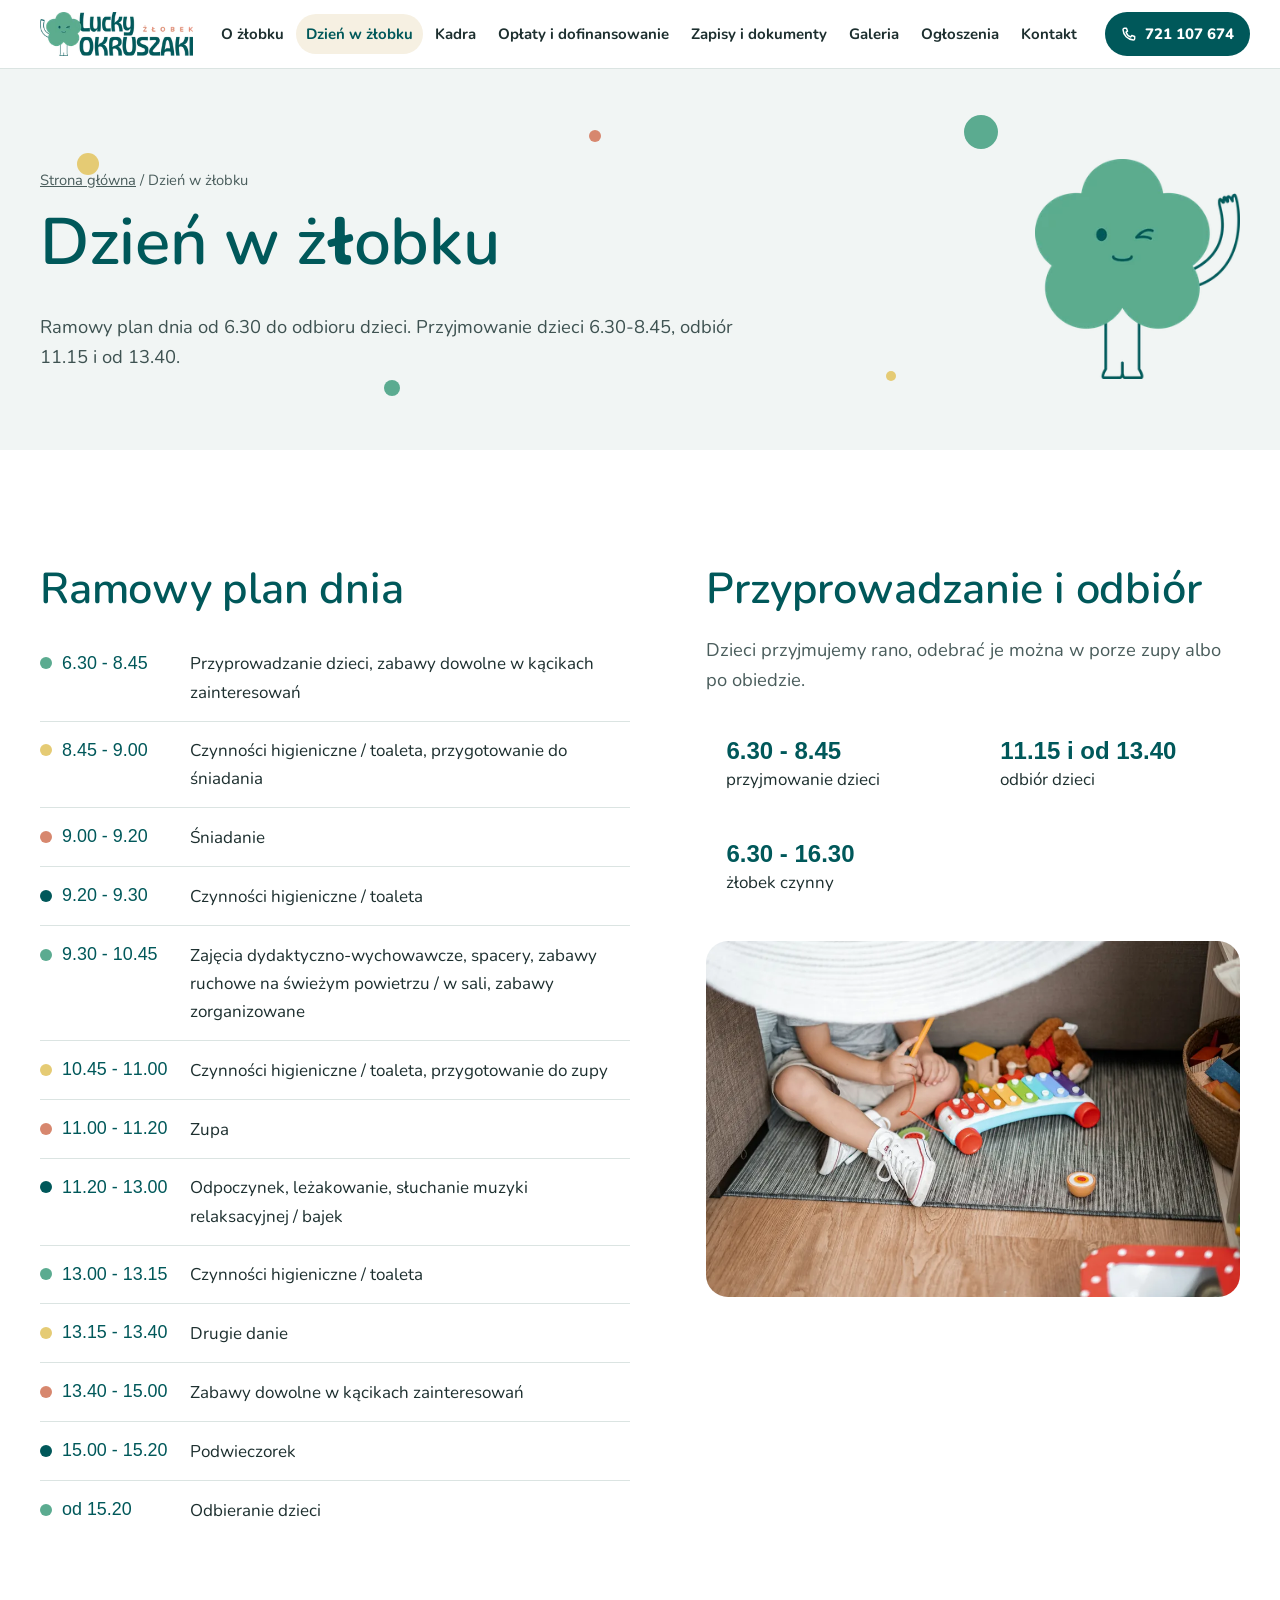
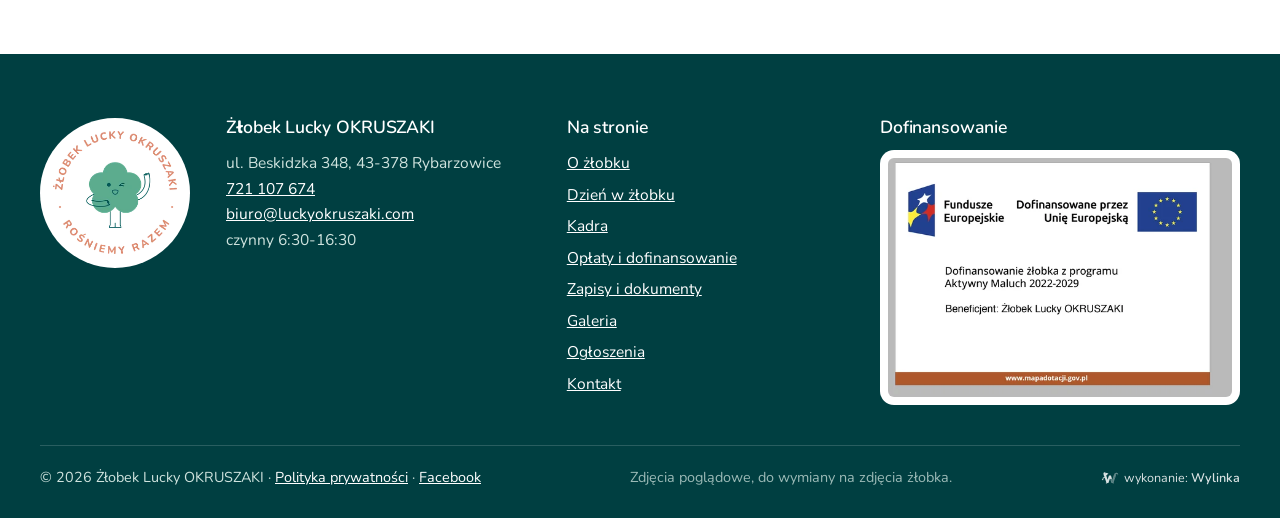
==== dzien-w-zlobku.html @ 08517962 "Strona żłobka Lucky OKRUSZAKI: strona główna i podstrony" ====
<!doctype html>
<html lang="pl">
<head>
<meta charset="utf-8">
<meta name="viewport" content="width=device-width,initial-scale=1">
<meta name="robots" content="noindex, nofollow" data-podglad>
<title>Dzień w żłobku, plan dnia | Żłobek Lucky OKRUSZAKI</title>
<meta name="description" content="Ramowy plan dnia w żłobku Lucky OKRUSZAKI w Rybarzowicach: przyjmowanie dzieci 6.30-8.45, śniadanie, zajęcia, zupa, leżakowanie, drugie danie, podwieczorek. Odbiór 11.15 i od 13.40.">
<link rel="canonical" href="https://okruszaki.pl/dzien-w-zlobku">
<meta property="og:title" content="Dzień w żłobku, plan dnia | Żłobek Lucky OKRUSZAKI"><meta property="og:description" content="Ramowy plan dnia w żłobku Lucky OKRUSZAKI w Rybarzowicach: przyjmowanie dzieci 6.30-8.45, śniadanie, zajęcia, zupa, leżakowanie, drugie danie, podwieczorek. Odbiór 11.15 i od 13.40."><meta property="og:type" content="website"><meta property="og:locale" content="pl_PL"><meta property="og:image" content="https://okruszaki.pl/img/logo-600.png">
<meta name="theme-color" content="#00585a">
<link rel="icon" type="image/png" sizes="48x48" href="img/ikona-48.png"><link rel="icon" type="image/png" sizes="96x96" href="img/ikona-96.png"><link rel="icon" type="image/png" sizes="192x192" href="img/ikona-192.png"><link rel="apple-touch-icon" href="img/apple-touch-icon.png">
<link rel="preload" href="fonts/fredoka-600.woff2" as="font" type="font/woff2" crossorigin><link rel="preload" href="fonts/nunito.woff2" as="font" type="font/woff2" crossorigin>
<link rel="stylesheet" href="style.css">
<style>
.wylinka-badge{display:inline-flex;align-items:center;gap:.4em;color:inherit;text-decoration:none;font-size:.875em;line-height:1;opacity:.85}
.wylinka-badge:hover,.wylinka-badge:focus-visible{opacity:1}
.wylinka-badge:focus-visible{outline:2px solid currentColor;outline-offset:3px;border-radius:2px}
.wylinka-badge svg{width:18px;height:18px;flex:none;overflow:visible}
.wylinka-badge b{font-weight:600}
.wylinka-badge .wy-old{opacity:.45;transform-origin:40px 30px;transition:transform .32s cubic-bezier(.3,.7,.4,1),opacity .32s ease-out}
.wylinka-badge .wy-pod{opacity:0;transition:opacity .2s ease-out .08s}
.wylinka-badge:hover .wy-old,.wylinka-badge:focus-visible .wy-old{transform:translate(9px,7px) rotate(9deg);opacity:0}
.wylinka-badge:hover .wy-pod,.wylinka-badge:focus-visible .wy-pod{opacity:1}
@media (prefers-reduced-motion:reduce){.wylinka-badge .wy-old,.wylinka-badge .wy-pod{transition:none}.wylinka-badge:hover .wy-old,.wylinka-badge:focus-visible .wy-old{transform:none;opacity:.45}.wylinka-badge:hover .wy-pod,.wylinka-badge:focus-visible .wy-pod{opacity:0}}

</style>
<script type="application/ld+json">{"@context": "https://schema.org", "@type": "ChildCare", "name": "Żłobek Lucky OKRUSZAKI", "url": "https://okruszaki.pl/", "logo": "https://okruszaki.pl/img/logo-600.png", "image": "https://okruszaki.pl/img/logo-600.png", "telephone": "+48721107674", "email": "biuro@luckyokruszaki.com", "address": {"@type": "PostalAddress", "streetAddress": "ul. Beskidzka 348", "postalCode": "43-378", "addressLocality": "Rybarzowice", "addressCountry": "PL"}, "openingHours": "Mo-Fr 06:30-16:30", "sameAs": ["https://www.facebook.com/people/%C5%BB%C5%82obek-Lucky-Okruszaki/61586409999313/"]}</script><script type="application/ld+json">{"@context": "https://schema.org", "@type": "BreadcrumbList", "itemListElement": [{"@type": "ListItem", "position": 1, "name": "Strona główna", "item": "https://okruszaki.pl/"}, {"@type": "ListItem", "position": 2, "name": "Dzień w żłobku, plan dnia", "item": "https://okruszaki.pl/dzien-w-zlobku"}]}</script>
</head>
<body>
<a class="skip" href="#tresc">Przejdź do treści</a>
<div class="top"><div class="wrap">
<a class="logo" href="./" aria-label="Żłobek Lucky OKRUSZAKI - strona główna"><img src="img/logo-240.webp" srcset="img/logo-240.webp 240w, img/logo-480.webp 480w" sizes="152px" width="240" height="69" alt="Żłobek Lucky OKRUSZAKI"></a>
<nav class="nav" aria-label="Menu główne"><a href="o-zlobku.html">O żłobku</a><a href="dzien-w-zlobku.html" aria-current="page">Dzień w żłobku</a><a href="kadra.html">Kadra</a><a href="oplaty-i-dofinansowanie.html">Opłaty i dofinansowanie</a><a href="zapisy-i-dokumenty.html">Zapisy i dokumenty</a><a href="galeria.html">Galeria</a><a href="ogloszenia.html">Ogłoszenia</a><a href="kontakt.html">Kontakt</a></nav>
<a class="tel" href="tel:+48721107674"><svg viewBox="0 0 24 24" aria-hidden="true" fill="none" stroke="currentColor" stroke-width="2.2" stroke-linecap="round" stroke-linejoin="round"><path d="M5 3.5h3.2l1.6 4.3-2.2 1.5a11 11 0 0 0 7.1 7.1l1.5-2.2 4.3 1.6V19a2 2 0 0 1-2 2A16.5 16.5 0 0 1 3 5.5a2 2 0 0 1 2-2z"/></svg>721 107 674</a>
<button class="burger" type="button" aria-expanded="false" aria-controls="panel" aria-label="Otwórz menu"><span></span><span></span><span></span></button>
</div></div>
<nav class="panel" id="panel" aria-label="Menu"><a href="./">Strona główna</a><a href="o-zlobku.html">O żłobku</a><a href="dzien-w-zlobku.html" aria-current="page">Dzień w żłobku</a><a href="kadra.html">Kadra</a><a href="oplaty-i-dofinansowanie.html">Opłaty i dofinansowanie</a><a href="zapisy-i-dokumenty.html">Zapisy i dokumenty</a><a href="galeria.html">Galeria</a><a href="ogloszenia.html">Ogłoszenia</a><a href="kontakt.html">Kontakt</a><a class="tel" href="tel:+48721107674"><svg viewBox="0 0 24 24" aria-hidden="true" fill="none" stroke="currentColor" stroke-width="2.2" stroke-linecap="round" stroke-linejoin="round"><path d="M5 3.5h3.2l1.6 4.3-2.2 1.5a11 11 0 0 0 7.1 7.1l1.5-2.2 4.3 1.6V19a2 2 0 0 1-2 2A16.5 16.5 0 0 1 3 5.5a2 2 0 0 1 2-2z"/></svg>Zadzwoń: 721 107 674</a></nav>
<main id="tresc">
<header class="pod"><span class="okr o-z" style="width:22px;height:22px;left:6%;top:22%" aria-hidden="true"></span><span class="okr o-t" style="width:12px;height:12px;left:46%;top:16%" aria-hidden="true"></span><span class="okr o-g" style="width:34px;height:34px;right:22%;top:12%" aria-hidden="true"></span><span class="okr o-z" style="width:10px;height:10px;right:30%;bottom:18%" aria-hidden="true"></span><span class="okr o-g" style="width:16px;height:16px;left:30%;bottom:14%" aria-hidden="true"></span>
<div class="wrap"><div><p class="okruszki-nav"><a href="./">Strona główna</a> / Dzień w żłobku</p><h1>Dzień w żłobku</h1><p class="lead2">Ramowy plan dnia od 6.30 do odbioru dzieci. Przyjmowanie dzieci 6.30-8.45, odbiór 11.15 i od 13.40.</p></div><img class="drz" src="img/drzewek5-240.webp" srcset="img/drzewek5-240.webp 240w, img/drzewek5-480.webp 480w" sizes="210px" width="240" height="258" alt="" aria-hidden="true"></div></header><section class="sek"><div class="wrap dwie" style="align-items:start">
<div><h2>Ramowy plan dnia</h2><ol class="plan"><li><span class="g">6.30 - 8.45</span><span>Przyprowadzanie dzieci, zabawy dowolne w kącikach zainteresowań</span></li><li><span class="g">8.45 - 9.00</span><span>Czynności higieniczne / toaleta, przygotowanie do śniadania</span></li><li><span class="g">9.00 - 9.20</span><span>Śniadanie</span></li><li><span class="g">9.20 - 9.30</span><span>Czynności higieniczne / toaleta</span></li><li><span class="g">9.30 - 10.45</span><span>Zajęcia dydaktyczno-wychowawcze, spacery, zabawy ruchowe na świeżym powietrzu / w sali, zabawy zorganizowane</span></li><li><span class="g">10.45 - 11.00</span><span>Czynności higieniczne / toaleta, przygotowanie do zupy</span></li><li><span class="g">11.00 - 11.20</span><span>Zupa</span></li><li><span class="g">11.20 - 13.00</span><span>Odpoczynek, leżakowanie, słuchanie muzyki relaksacyjnej / bajek</span></li><li><span class="g">13.00 - 13.15</span><span>Czynności higieniczne / toaleta</span></li><li><span class="g">13.15 - 13.40</span><span>Drugie danie</span></li><li><span class="g">13.40 - 15.00</span><span>Zabawy dowolne w kącikach zainteresowań</span></li><li><span class="g">15.00 - 15.20</span><span>Podwieczorek</span></li><li><span class="g">od 15.20</span><span>Odbieranie dzieci</span></li></ol></div>
<div><h2>Przyprowadzanie i odbiór</h2><p class="lead2">Dzieci przyjmujemy rano, odebrać je można w porze zupy albo po obiedzie.</p><div class="godz"><div><b>6.30 - 8.45</b>przyjmowanie dzieci</div><div><b>11.15 i od 13.40</b>odbiór dzieci</div><div><b>6.30 - 16.30</b>żłobek czynny</div></div>
<div style="margin-top:28px"><button type="button" class="zdj" data-full="img/pokoj-1440.webp" aria-label="Powiększ zdjęcie: Maluch bawi się drewnianymi zabawkami na dywanie"><img src="img/pokoj-960.webp" srcset="img/pokoj-480.webp 480w, img/pokoj-960.webp 960w, img/pokoj-1440.webp 1440w" sizes="(max-width:900px) 92vw, 520px" width="960" height="640" alt="Maluch bawi się drewnianymi zabawkami na dywanie" loading="lazy" decoding="async"></button></div></div>
</div></section>
</main>
<footer class="stopka"><div class="wrap">
<div class="st">
<div class="pieczec"><img src="img/pieczec-240.webp" width="240" height="238" alt="Żłobek Lucky OKRUSZAKI - rośniemy razem" loading="lazy"></div>
<div><h3>Żłobek Lucky OKRUSZAKI</h3><p>ul. Beskidzka 348, 43-378 Rybarzowice<br><a href="tel:+48721107674">721 107 674</a><br><a href="mailto:biuro@luckyokruszaki.com">biuro@luckyokruszaki.com</a><br>czynny 6:30-16:30</p></div>
<div><h3>Na stronie</h3><ul><li><a href="o-zlobku.html">O żłobku</a></li><li><a href="dzien-w-zlobku.html">Dzień w żłobku</a></li><li><a href="kadra.html">Kadra</a></li><li><a href="oplaty-i-dofinansowanie.html">Opłaty i dofinansowanie</a></li><li><a href="zapisy-i-dokumenty.html">Zapisy i dokumenty</a></li><li><a href="galeria.html">Galeria</a></li><li><a href="ogloszenia.html">Ogłoszenia</a></li><li><a href="kontakt.html">Kontakt</a></li></ul></div>
<div class="szer"><h3>Dofinansowanie</h3><div class="tab"><img src="img/aktywny-maluch-560.webp" width="560" height="389" alt="Fundusze Europejskie, Dofinansowane przez Unię Europejską. Dofinansowanie żłobka z programu Aktywny Maluch 2022-2029. Beneficjent: Żłobek Lucky OKRUSZAKI. www.mapadotacji.gov.pl" loading="lazy"></div></div>
</div>
<div class="st-dol"><span>&copy; <span id="rok">2026</span> Żłobek Lucky OKRUSZAKI &middot; <a href="polityka-prywatnosci.html">Polityka prywatności</a> &middot; <a href="https://www.facebook.com/people/%C5%BB%C5%82obek-Lucky-Okruszaki/61586409999313/" rel="noopener">Facebook</a></span><span style="opacity:.75">Zdjęcia poglądowe, do wymiany na zdjęcia żłobka.</span><a class="wylinka-badge" href="https://wylinka.pl/?utm_source=okruszaki.pl&amp;utm_medium=stopka&amp;utm_campaign=wykonanie" rel="noopener" title="Strona wykonana przez Wylinka"><svg viewBox="0 0 64 64" aria-hidden="true" focusable="false" fill="currentColor"><path d="M9.8 22.8l-1.2-7.9 2.2-3.7 15.5 4.6-.5 1.5-7.2 5.5 4.7 15.6 5-15.6 7 0 4.1 12.7-4.2-.9-2.6 1.8-.8-2.2-5.3 15.6-4.3 0 .4 .2-2.1 2.8-1.3-1.1 1.1-1.4-3.1 .2-.1-1.7 2.2-.1-5.7-16.5-4.8 .6-.8 3.1 0 .5-.3 .5 .8 2.2-1.6 .5-.4-1.3-.8 1.6-1.5-.8 .8-1.6-1.4 .6-.6-1.6 2.3-.8 .2-.4 1.3-4.8 5.9-.8-2.4-6.9zM15.2 13.7l-.1-.4-.4 .8-.1 .8 .1 1 .1 .4 .3 .7 .3-.9 .1-.7 0-.8z"/><path class="wy-pod" d="M37.1 49.8l-4.5-13.3 2.6-1.8 4.2 .9 .9 2.8 3-9.7 0-.5 .1-.8 3.2-8.4 .5-1 .6-1 .9-1.1 1.3-1 1.1-.7 1.4-.5 1.4-.3 .7 0 .9 0 1.2 .3 1.4 .6 .8 .5 .7 .7 .6 .7 .5 .9 .3 .9 .1 .9 0 .8-.2 .9-.5 .9-.5 .6-.7 .5-.7 .3-.1-.1 0-.1 .5-.5 .3-.7 .2-.5 0-.6-.1-.6-.3-.7-.4-.5-.4-.4-.5-.3-.6-.3-.7 0-.7 .1-.6 .1-.5 .4-.5 .5-.3 .5-.2 .7-.1 1.5-1.4 5.1-.8 3.3-.3 .7-.5 .7-6 17.5 1.9 .1-.1 1.7-3.1-.2 1.1 1.4-1.3 1.1-2.1-2.8 .4-.2z"/><path class="wy-old" d="M40.8 50l.4-.2-4.1 0-4.2-12.5 2.5-1.7 4.3 .9 .6 1.9 .6-1.6 0-.3 2.4-7.8 0-.5 .1-.8 3.2-8.4 .4-.8 .6-.9 .9-1.2 .9-.9 1.3-.8 1.4-.6 1.2-.3 1.4-.1 1.3 .1 .6 .2 .8 .3 1.1 .6 .9 .7 .7 .9 .5 .9 .3 .9 .1 1.1-.1 .9-.3 .9-.4 .7-.6 .7-.6 .4-.6 .2-.1-.1 0-.1 .5-.5 .3-.7 .2-.5 0-.5-.1-.6-.2-.6-.3-.5-.4-.5-.5-.3-.6-.3-.7-.1-.6 0-.6 .1-.6 .3-.6 .5-.3 .4-.2 .5-.1 .5-.1 1.5-1.4 5.1-.8 3.3-.3 .7-.5 .7-6 17.5 1.9 .1-.1 1.7-3.1-.2 1.1 1.4-1.3 1.1zM49.6 17.1l.6 1.7-1.5 1.9 .4 .4 1.8-2.1-.7-2.1zM48.1 28.3l.5 1.8-1.7 1.8 .4 .4 1.9-2-.6-2.2zM37.9 41.7l1.7-1.5-.4-.4-1.7 1.4zM42.6 38.7l-1.5 2.8 1.1 2-1.3 2.6 .5 .2 1.5-2.8-1.1-2 1.4-2.5z"/></svg><span>wykonanie: <b>Wylinka</b></span></a></div>
</div></footer>
<div class="lb" id="lb" role="dialog" aria-modal="true" aria-label="Powiększone zdjęcie"><button class="x" type="button" aria-label="Zamknij">&times;</button><button class="p" type="button" aria-label="Poprzednie">&lsaquo;</button><img alt=""><button class="n" type="button" aria-label="Następne">&rsaquo;</button><div class="licz"></div></div>
<script src="app.js" defer></script>
</body>
</html>
---- style.css ----
@font-face{font-family:Fredoka;font-style:normal;font-weight:600;font-display:swap;src:url(fonts/fredoka-600.woff2) format("woff2");unicode-range:U+0000-00FF,U+0131,U+0152-0153,U+02BB-02BC,U+02C6,U+02DA,U+02DC,U+2000-206F,U+20AC,U+2122,U+2191,U+2193,U+2212,U+2215}
@font-face{font-family:Fredoka;font-style:normal;font-weight:600;font-display:swap;src:url(fonts/fredoka-600-ext.woff2) format("woff2");unicode-range:U+0100-02AF,U+1E00-1EFF,U+2020,U+20A0-20AB,U+20AD-20CF,U+2113,U+2C60-2C7F,U+A720-A7FF}
@font-face{font-family:Nunito;font-style:normal;font-weight:200 1000;font-display:swap;src:url(fonts/nunito.woff2) format("woff2");unicode-range:U+0000-00FF,U+0131,U+0152-0153,U+02BB-02BC,U+02C6,U+02DA,U+02DC,U+2000-206F,U+20AC,U+2122,U+2191,U+2193,U+2212,U+2215}
@font-face{font-family:Nunito;font-style:normal;font-weight:200 1000;font-display:swap;src:url(fonts/nunito-ext.woff2) format("woff2");unicode-range:U+0100-02AF,U+1E00-1EFF,U+2020,U+20A0-20AB,U+20AD-20CF,U+2113,U+2C60-2C7F,U+A720-A7FF}
:root{--morski:#00585a;--morski-g:#003f41;--ziel:#5bab90;--ziel-c:#3f8c72;--zolty:#e5cb74;--terra:#d7876e;--krem:#f6f0e2;--szary:#f1f5f4;--tekst:#1d2f2f;--tekst2:#4a5d5c;--linia:#dbe4e2;--r:22px;--max:1200px}
*,*::before,*::after{box-sizing:border-box}
html{-webkit-text-size-adjust:100%;scroll-padding-top:84px}
body{margin:0;background:#fff;color:var(--tekst);font:400 17px/1.65 Nunito,system-ui,-apple-system,"Segoe UI",sans-serif;overflow-x:hidden}
img{max-width:100%;height:auto;display:block}
a{color:var(--morski)}
h1,h2,h3{font-family:Fredoka,Nunito,system-ui,sans-serif;font-weight:600;line-height:1.12;color:var(--morski);margin:0 0 .5em;letter-spacing:-.005em}
h1{font-size:clamp(2.05rem,6.2vw,4.1rem)}
h2{font-size:clamp(1.7rem,3.8vw,2.7rem)}
h3{font-size:1.3rem}
p{margin:0 0 1em}
.wrap{width:min(var(--max),100% - 40px);margin-inline:auto}
.skip{position:absolute;left:-999px;top:8px;background:#fff;padding:8px 14px;z-index:99;border-radius:8px}
.skip:focus{left:12px}

/* nagłówek */
.top{position:sticky;top:0;z-index:40;background:#fff;border-bottom:1px solid var(--linia)}
.top .wrap{display:flex;align-items:center;gap:18px;height:68px}
.logo{display:block;flex:none}
.logo img{height:44px;width:auto}
.nav{display:flex;gap:2px;margin-left:auto;align-items:center}
.nav a{font-weight:700;font-size:15px;color:var(--tekst);text-decoration:none;padding:8px 10px;border-radius:999px;white-space:nowrap}
.nav a:hover{background:var(--szary)}
.nav a[aria-current=page]{color:var(--morski);background:var(--krem)}
.tel{flex:none;display:inline-flex;align-items:center;gap:8px;font-weight:800;color:#fff;background:var(--morski);text-decoration:none;padding:10px 16px;border-radius:999px;font-size:15px}
.tel:hover{background:var(--morski-g)}
.tel svg{width:16px;height:16px}
.burger{display:none;margin-left:auto;background:none;border:0;width:46px;height:46px;border-radius:50%;cursor:pointer;color:var(--morski)}
.burger span{display:block;width:22px;height:2.5px;background:currentColor;border-radius:2px;margin:5px auto;transition:transform .2s}
.panel{display:none}
@media (max-width:1240px){
 .nav,.top .tel{display:none}
 .burger{display:block}
 .panel{display:block;position:fixed;inset:68px 0 0;background:#fff;z-index:39;padding:18px 20px 40px;overflow:auto;transform:translateY(-8px);opacity:0;visibility:hidden;transition:opacity .2s,transform .2s,visibility .2s}
 .panel.on{opacity:1;visibility:visible;transform:none}
 .panel a{display:block;font-family:Fredoka,sans-serif;font-size:1.45rem;color:var(--morski);text-decoration:none;padding:11px 4px;border-bottom:1px solid var(--linia)}
 .panel a[aria-current=page]{color:var(--terra)}
 .panel .tel{display:inline-flex;margin-top:22px;font-family:Nunito,sans-serif;font-size:17px;border:0;color:#fff;padding:13px 20px}
 .burger[aria-expanded=true] span:nth-child(1){transform:translateY(7.5px) rotate(45deg)}
 .burger[aria-expanded=true] span:nth-child(2){opacity:0}
 .burger[aria-expanded=true] span:nth-child(3){transform:translateY(-7.5px) rotate(-45deg)}
}
@media (max-width:420px){.logo img{height:38px}}

/* przyciski */
.btn{display:inline-flex;align-items:center;justify-content:center;gap:10px;font:800 17px/1.2 Nunito,sans-serif;text-decoration:none;padding:15px 24px;border-radius:16px;border:2px solid transparent;cursor:pointer;transition:background .15s,transform .15s}
.btn:active{transform:translateY(1px)}
.btn-z{background:var(--zolty);color:var(--morski-g)}
.btn-z:hover{background:#efd88a}
.btn-m{background:var(--morski);color:#fff}
.btn-m:hover{background:var(--morski-g)}
.btn-o{border-color:rgba(255,255,255,.85);color:#fff}
.btn-o:hover{background:rgba(255,255,255,.12)}
.btn-ol{border-color:var(--morski);color:var(--morski)}
.btn-ol:hover{background:var(--szary)}
.btn svg{width:18px;height:18px;flex:none}
.btns{display:flex;flex-wrap:wrap;gap:12px}

/* okruszki: kółka jak w logo */
.okr{position:absolute;border-radius:50%;pointer-events:none}
.o-z{background:var(--zolty)}.o-t{background:var(--terra)}.o-g{background:var(--ziel)}.o-k{background:var(--krem)}

/* hero strony głównej */
.hero{position:relative;min-height:calc(100svh - 69px);display:flex;align-items:flex-end;color:#fff;overflow:hidden;background:#2f4a2c}
.hero picture,.hero>img{position:absolute;inset:0}
.hero img.tlo{width:100%;height:100%;object-fit:cover;object-position:52% 40%}
.hero::after{content:"";position:absolute;inset:0;background:linear-gradient(90deg,rgba(0,52,54,.8) 0%,rgba(0,52,54,.55) 30%,rgba(0,52,54,0) 50%),linear-gradient(0deg,rgba(0,40,42,.55) 0%,rgba(0,40,42,0) 40%)}
.hero .wrap{position:relative;z-index:2;padding:48px 0 clamp(40px,7vh,84px)}
.hero h1{color:#fff;max-width:12em;margin-bottom:.35em;font-size:clamp(2.05rem,4.6vw,3.6rem)}
@media (min-width:761px){.hero .wrap{width:auto;margin:0;padding-left:clamp(28px,5.5vw,120px);padding-right:28px;max-width:calc(620px + 5.5vw)}.hero .lead{max-width:29em}}
.hero .lead{font-size:clamp(1.05rem,1.6vw,1.3rem);max-width:30em;margin-bottom:28px;color:#f3faf8}
.hero .okr{z-index:1}
@media (max-width:760px){
 .hero img.tlo{object-position:54% 30%}
 .hero::after{background:linear-gradient(0deg,rgba(0,48,50,.92) 0%,rgba(0,48,50,.72) 42%,rgba(0,48,50,0) 72%)}
 .hero .wrap{padding:24px 0 26px}
 .hero .lead{margin-bottom:24px}
 .hero .btns{flex-direction:column}
 .hero .btn{width:100%}
}

/* sekcje */
.sek{padding:clamp(64px,9vw,120px) 0;position:relative;overflow:hidden}
.sek-s{background:var(--szary)}
.sek-m{background:var(--morski);color:#e8f3f0}
.sek-m h2,.sek-m h3{color:#fff}
.sek-m a:not(.btn){color:var(--zolty)}
.lead2{font-size:1.15rem;color:var(--tekst2);max-width:40em}
.sek-m .lead2{color:#cfe6e0}
.dwie{display:grid;grid-template-columns:1.05fr .95fr;gap:clamp(36px,6vw,90px);align-items:center}
@media (max-width:900px){.dwie{grid-template-columns:1fr}}

/* korona z okruszków: zdjęcia w kółkach jak korona Drzewka */
.korona{position:relative;aspect-ratio:1/0.92;max-width:560px;width:100%;margin-inline:auto}
.korona .k{position:absolute;border-radius:50%;overflow:hidden;border:6px solid #fff;box-shadow:0 10px 30px rgba(0,60,62,.14);padding:0;background:#ddd;cursor:zoom-in}
.korona .k img{width:100%;height:100%;object-fit:cover}
.korona .k1{width:58%;aspect-ratio:1;left:21%;top:0}
.korona .k2{width:44%;aspect-ratio:1;left:0;top:44%}
.korona .k3{width:47%;aspect-ratio:1;right:0;top:40%}
.korona .okr{z-index:2}

/* plan dnia */
.plan{list-style:none;margin:0;padding:0;position:relative}
.plan li{display:grid;grid-template-columns:132px 1fr;gap:18px;padding:14px 0;border-bottom:1px solid var(--linia);align-items:baseline;position:relative}
.plan li:last-child{border-bottom:0}
.plan .g{font-family:Fredoka,sans-serif;font-size:1.12rem;color:var(--morski);display:flex;align-items:center;gap:10px;white-space:nowrap}
.plan .g::before{content:"";width:12px;height:12px;border-radius:50%;background:var(--c,var(--ziel));flex:none}
.plan li:nth-child(4n+1){--c:var(--ziel)}.plan li:nth-child(4n+2){--c:var(--zolty)}.plan li:nth-child(4n+3){--c:var(--terra)}.plan li:nth-child(4n+4){--c:var(--morski)}
.plan b{font-weight:800}
@media (max-width:520px){.plan li{grid-template-columns:1fr;gap:2px;padding:12px 0}}
.godz{display:flex;flex-wrap:wrap;gap:14px;margin:26px 0 0}
.godz div{background:#fff;border-radius:var(--r);padding:16px 20px;flex:1 1 200px}
.godz b{display:block;font-family:Fredoka,sans-serif;font-size:1.5rem;color:var(--morski);font-weight:600;line-height:1.2}
.sek-s .godz div{background:#fff}

/* dofinansowanie */
.tablica{background:#fff;border-radius:var(--r);padding:14px;box-shadow:0 14px 40px rgba(0,30,30,.22);max-width:560px}
.tablica img{border-radius:10px;width:100%}

/* zapisy */
.kroki{counter-reset:k;list-style:none;padding:0;margin:0 0 28px}
.kroki li{position:relative;padding:0 0 18px 52px;font-size:1.06rem}
.kroki li::before{counter-increment:k;content:counter(k);position:absolute;left:0;top:-2px;width:36px;height:36px;border-radius:50%;background:var(--zolty);color:var(--morski-g);font:600 1.1rem/36px Fredoka,sans-serif;text-align:center}
.kroki li:nth-child(2)::before{background:var(--ziel);color:#fff}
.kroki li:nth-child(3)::before{background:var(--terra);color:#fff}
.dok{display:flex;flex-direction:column;gap:12px;margin:0;padding:0;list-style:none}
.dok li{display:flex;align-items:center;gap:16px;background:#fff;border:1px solid var(--linia);border-radius:16px;padding:14px 18px}
.dok .ik{width:40px;height:48px;flex:none;border-radius:8px;background:var(--krem);display:grid;place-items:center;font:800 11px Nunito;color:var(--terra)}
.dok b{display:block;font-weight:800}
.dok small{color:var(--tekst2);font-size:.92rem}
.dok a.pob{margin-left:auto;font-weight:800;text-decoration:none;white-space:nowrap}
.uzup{border:2px dashed var(--terra);border-radius:16px;padding:16px 20px;color:#8a4a36;background:#fff;font-size:.98rem}
.uzup b{color:#7a3d2a}

/* nagłówek podstron */
.pod{position:relative;overflow:hidden;background:var(--szary);padding:clamp(44px,7vw,92px) 0 clamp(40px,6vw,80px)}
.pod .wrap{display:grid;grid-template-columns:1fr auto;gap:30px;align-items:end}
.pod .lead2{margin:0;color:#3e5251}
.pod .drz{width:clamp(110px,16vw,210px);margin-bottom:-6px;position:relative;z-index:1}
.okruszki-nav{font-size:.92rem;color:var(--tekst2);margin-bottom:14px}
.okruszki-nav a{color:var(--tekst2)}
@media (max-width:640px){.pod .wrap{grid-template-columns:1fr 92px;gap:14px}.pod .drz{width:92px}}

/* treść podstron */
.tresc{max-width:46em}
.tresc h2{margin-top:1.6em}
.tresc h2:first-child{margin-top:0}
.tresc ul{padding-left:1.2em}
.tresc li{margin-bottom:.4em}
.zdj{border-radius:var(--r);overflow:hidden;padding:0;border:0;background:#ddd;cursor:zoom-in;display:block;width:100%}
.zdj img{width:100%;height:100%;object-fit:cover;aspect-ratio:3/2}
.kadra{display:grid;grid-template-columns:repeat(auto-fit,minmax(240px,1fr));gap:22px}
.osoba{background:#fff;border-radius:var(--r);padding:26px;border:1px solid var(--linia)}
.osoba .kolo{width:92px;height:92px;border-radius:50%;background:var(--krem);margin-bottom:16px;display:grid;place-items:center;overflow:hidden}
.osoba .kolo img{width:74%}
.wpis{border-bottom:1px solid var(--linia);padding:28px 0}
.wpis:first-child{padding-top:0}
.wpis time{font-weight:800;color:var(--terra);font-size:.95rem}
.wpis h2{font-size:1.6rem;margin:.2em 0 .4em}

/* galeria (przesuwanie palcem i myszą) */
.tor{display:flex;gap:18px;overflow-x:auto;scroll-snap-type:x mandatory;padding:4px 0 18px;scrollbar-width:thin;cursor:grab}
.tor.drag{cursor:grabbing;scroll-snap-type:none}
.tor>button{flex:0 0 min(78%,420px);scroll-snap-align:start;border:0;padding:0;border-radius:var(--r);overflow:hidden;background:#ddd;cursor:zoom-in}
.tor img{width:100%;aspect-ratio:4/3;object-fit:cover;pointer-events:none}
.strz{display:flex;gap:10px;justify-content:flex-end;margin-bottom:14px}
.strz button{width:46px;height:46px;border-radius:50%;border:2px solid var(--morski);background:#fff;color:var(--morski);font-size:20px;cursor:pointer}

/* kontakt */
.kontakt{display:grid;grid-template-columns:.9fr 1.1fr;gap:clamp(30px,5vw,70px)}
@media (max-width:900px){.kontakt{grid-template-columns:1fr}}
.dane{list-style:none;padding:0;margin:0 0 24px}
.dane li{display:flex;gap:14px;padding:12px 0;border-bottom:1px solid var(--linia);align-items:flex-start}
.dane li:last-child{border:0}
.dane .kr{width:14px;height:14px;border-radius:50%;flex:none;margin-top:7px}
.dane b{display:block;font-weight:800}
.dane a{font-weight:700}
.mapa{border-radius:var(--r);overflow:hidden;background:#dfe7e5;min-height:340px;height:100%}
.mapa iframe{border:0;width:100%;height:100%;min-height:340px;display:block}
form.f{display:grid;grid-template-columns:1fr 1fr;gap:14px}
form.f .cala{grid-column:1/-1}
@media (max-width:560px){form.f{grid-template-columns:1fr}}
.f label{display:block;font-weight:800;font-size:.95rem;margin-bottom:6px}
.f input,.f textarea,.f select{width:100%;font:inherit;font-size:16px;padding:13px 14px;border:1.5px solid #c9d6d3;border-radius:12px;background:#fff;color:var(--tekst)}
.f input:focus,.f textarea:focus,.f select:focus{outline:3px solid rgba(91,171,144,.4);border-color:var(--ziel)}
.f textarea{min-height:130px;resize:vertical}
.f .zg{display:flex;gap:10px;align-items:flex-start;font-weight:400;font-size:.92rem;color:var(--tekst2)}
.f .zg input{width:20px;height:20px;flex:none;margin-top:2px}
.ok{display:none;background:#e7f4ef;border-radius:12px;padding:14px 16px;color:#1f5c48;font-weight:700}

/* stopka */
.stopka{background:var(--morski-g);color:#cfe3de;padding:64px 0 28px;font-size:.97rem}
.stopka a{color:#fff}
.st{display:grid;grid-template-columns:auto 1.1fr 1fr 1.3fr;gap:36px;align-items:start}
.pieczec{width:150px;height:150px;border-radius:50%;background:#fff;display:grid;place-items:center}
.pieczec img{width:124px}
.st h3{color:#fff;font-size:1.1rem;margin-bottom:.7em}
.st ul{list-style:none;padding:0;margin:0}
.st li{margin-bottom:6px}
.st .tab{background:#fff;border-radius:14px;padding:8px}
.st .tab img{border-radius:6px}
.st-dol{border-top:1px solid rgba(255,255,255,.16);margin-top:40px;padding-top:20px;display:flex;flex-wrap:wrap;gap:10px 26px;align-items:center;justify-content:space-between;font-size:.9rem}
@media (max-width:1000px){.st{grid-template-columns:1fr 1fr}.pieczec{width:120px;height:120px}.pieczec img{width:98px}}
@media (max-width:520px){.st{gap:26px 18px}.st .szer{grid-column:1/-1}}

/* lightbox */
.lb{position:fixed;inset:0;background:rgba(0,30,31,.94);z-index:90;display:none;align-items:center;justify-content:center;padding:56px 12px}
.lb.on{display:flex}
.lb img{max-width:100%;max-height:100%;width:auto;border-radius:10px}
.lb button{position:absolute;background:rgba(255,255,255,.14);color:#fff;border:0;width:50px;height:50px;border-radius:50%;font-size:24px;cursor:pointer}
.lb .x{top:12px;right:12px}.lb .p{left:12px;top:50%}.lb .n{right:12px;top:50%}
.lb .licz{position:absolute;bottom:14px;left:0;right:0;text-align:center;color:#cfe3de;font-weight:700}
@media (prefers-reduced-motion:reduce){*{transition:none!important;scroll-behavior:auto!important}}
.sek>.okr,.pod>.okr{z-index:0}
.sek>.wrap,.pod>.wrap{position:relative;z-index:1}
@media (max-width:900px){.sek>.okr,.pod>.okr{display:none}}
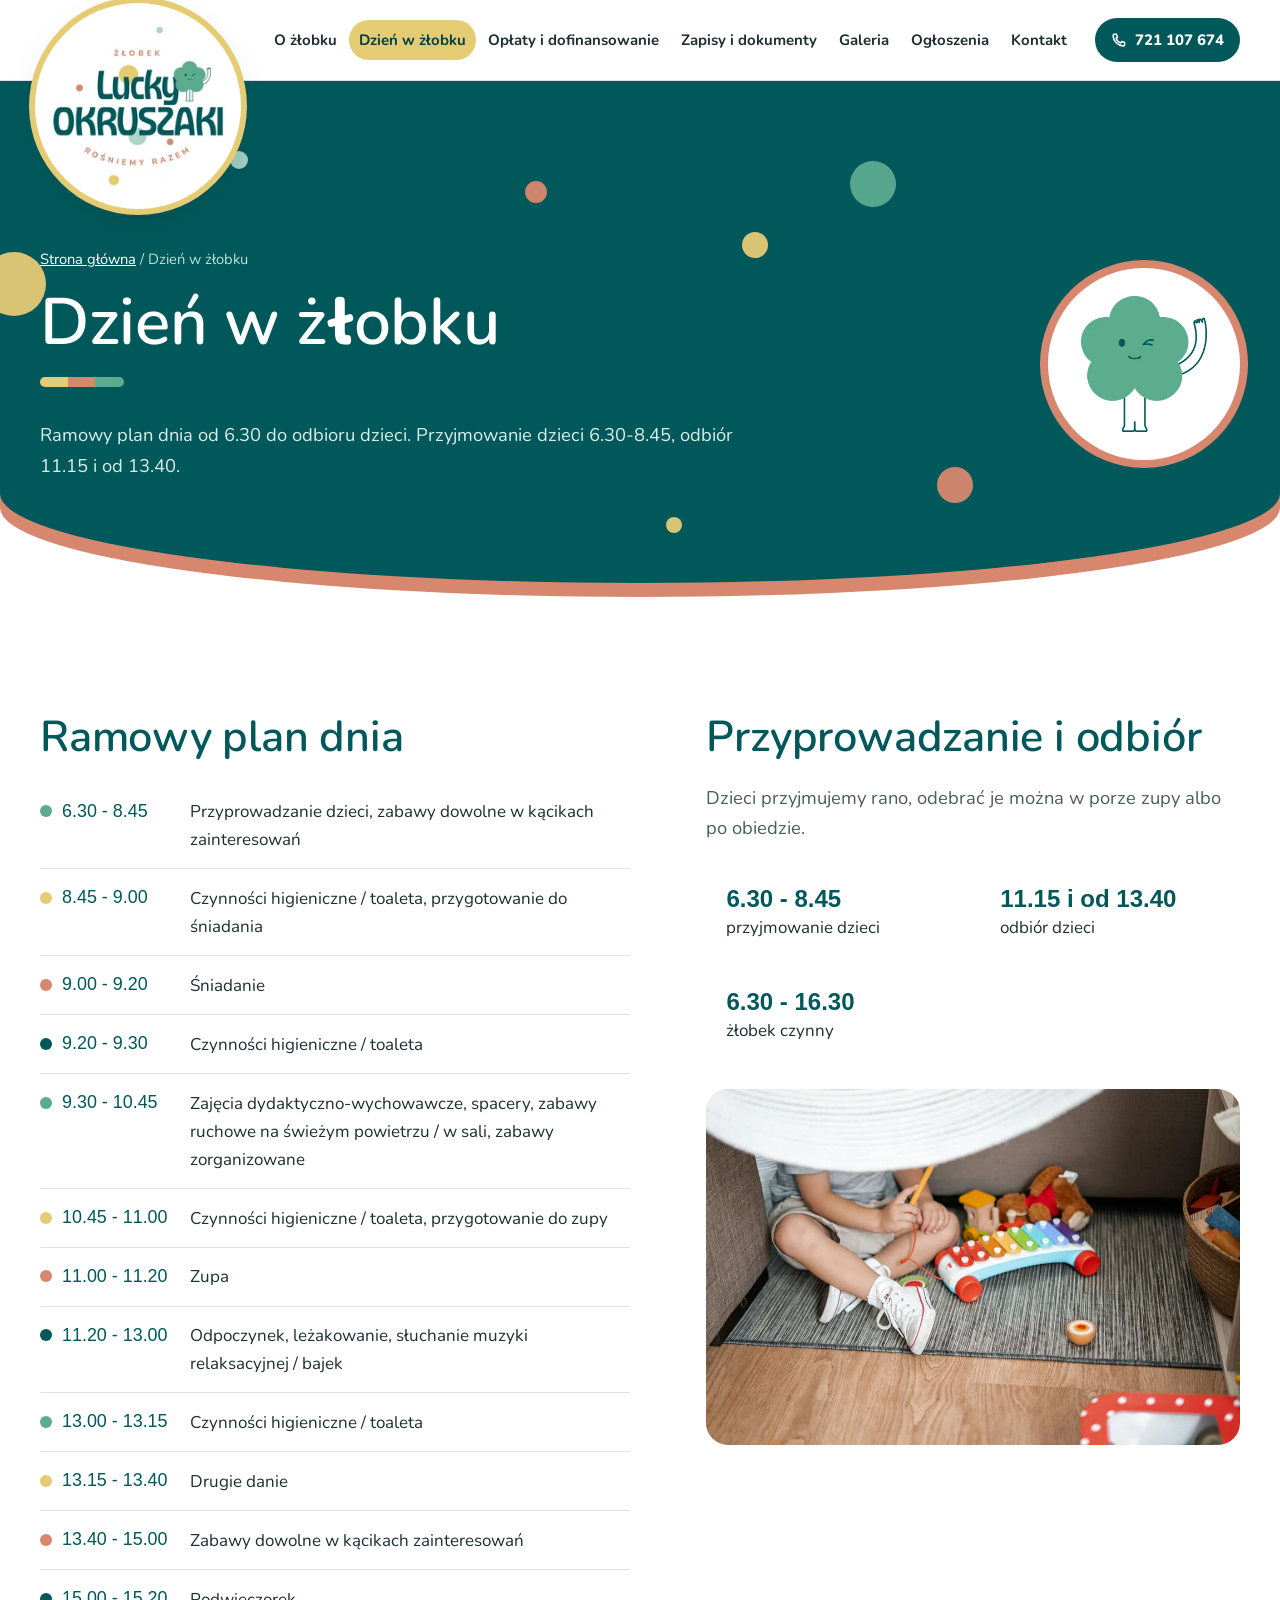
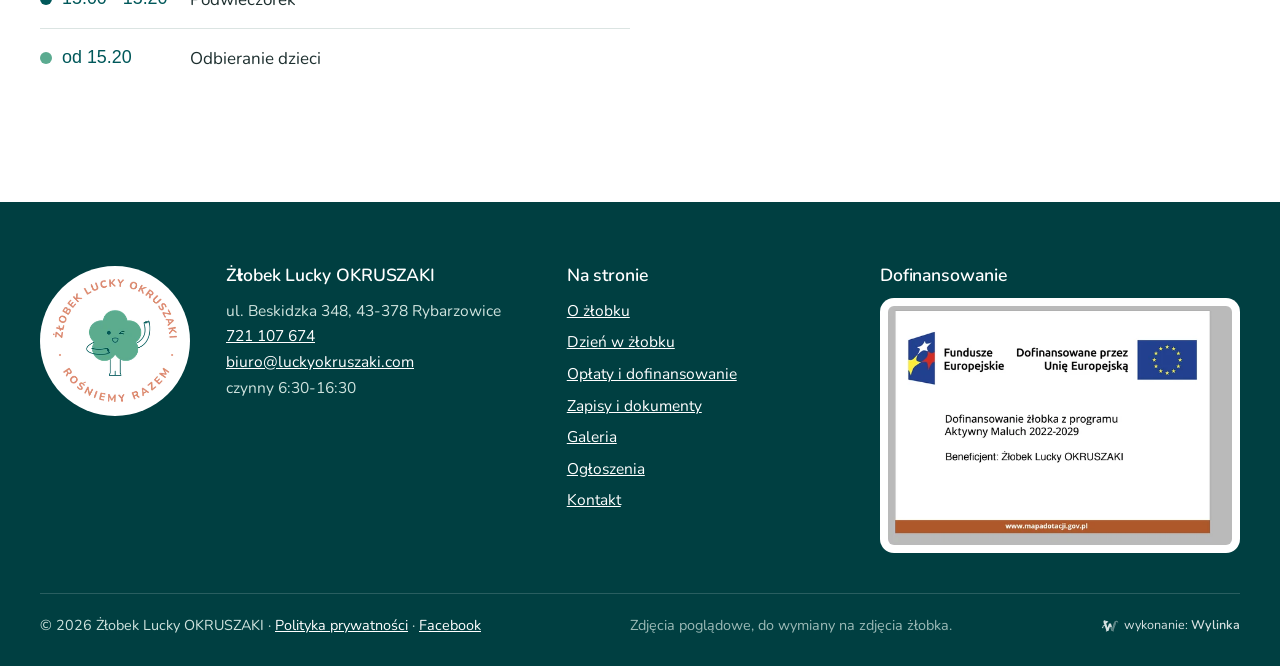
==== commit e72ad8e2: "Uwagi klientki: zdjęcie w półkolu, logo podstawowe w kole, kolorowe nagłówki podstron, cennik, Kadra" ====
--- a/dzien-w-zlobku.html
+++ b/dzien-w-zlobku.html
@@ -30,15 +30,15 @@
 <body>
 <a class="skip" href="#tresc">Przejdź do treści</a>
 <div class="top"><div class="wrap">
-<a class="logo" href="./" aria-label="Żłobek Lucky OKRUSZAKI - strona główna"><img src="img/logo-240.webp" srcset="img/logo-240.webp 240w, img/logo-480.webp 480w" sizes="152px" width="240" height="69" alt="Żłobek Lucky OKRUSZAKI"></a>
-<nav class="nav" aria-label="Menu główne"><a href="o-zlobku.html">O żłobku</a><a href="dzien-w-zlobku.html" aria-current="page">Dzień w żłobku</a><a href="kadra.html">Kadra</a><a href="oplaty-i-dofinansowanie.html">Opłaty i dofinansowanie</a><a href="zapisy-i-dokumenty.html">Zapisy i dokumenty</a><a href="galeria.html">Galeria</a><a href="ogloszenia.html">Ogłoszenia</a><a href="kontakt.html">Kontakt</a></nav>
+<a class="logo" href="./" aria-label="Żłobek Lucky OKRUSZAKI - strona główna"><img src="img/logo-kolo-440.webp" srcset="img/logo-kolo-220.webp 220w, img/logo-kolo-440.webp 440w, img/logo-kolo-660.webp 660w" sizes="(max-width:760px) 112px, 196px" width="440" height="440" alt="Żłobek Lucky OKRUSZAKI - rośniemy razem"></a>
+<nav class="nav" aria-label="Menu główne"><a href="o-zlobku.html">O żłobku</a><a href="dzien-w-zlobku.html" aria-current="page">Dzień w żłobku</a><a href="oplaty-i-dofinansowanie.html">Opłaty i dofinansowanie</a><a href="zapisy-i-dokumenty.html">Zapisy i dokumenty</a><a href="galeria.html">Galeria</a><a href="ogloszenia.html">Ogłoszenia</a><a href="kontakt.html">Kontakt</a></nav>
 <a class="tel" href="tel:+48721107674"><svg viewBox="0 0 24 24" aria-hidden="true" fill="none" stroke="currentColor" stroke-width="2.2" stroke-linecap="round" stroke-linejoin="round"><path d="M5 3.5h3.2l1.6 4.3-2.2 1.5a11 11 0 0 0 7.1 7.1l1.5-2.2 4.3 1.6V19a2 2 0 0 1-2 2A16.5 16.5 0 0 1 3 5.5a2 2 0 0 1 2-2z"/></svg>721 107 674</a>
 <button class="burger" type="button" aria-expanded="false" aria-controls="panel" aria-label="Otwórz menu"><span></span><span></span><span></span></button>
 </div></div>
-<nav class="panel" id="panel" aria-label="Menu"><a href="./">Strona główna</a><a href="o-zlobku.html">O żłobku</a><a href="dzien-w-zlobku.html" aria-current="page">Dzień w żłobku</a><a href="kadra.html">Kadra</a><a href="oplaty-i-dofinansowanie.html">Opłaty i dofinansowanie</a><a href="zapisy-i-dokumenty.html">Zapisy i dokumenty</a><a href="galeria.html">Galeria</a><a href="ogloszenia.html">Ogłoszenia</a><a href="kontakt.html">Kontakt</a><a class="tel" href="tel:+48721107674"><svg viewBox="0 0 24 24" aria-hidden="true" fill="none" stroke="currentColor" stroke-width="2.2" stroke-linecap="round" stroke-linejoin="round"><path d="M5 3.5h3.2l1.6 4.3-2.2 1.5a11 11 0 0 0 7.1 7.1l1.5-2.2 4.3 1.6V19a2 2 0 0 1-2 2A16.5 16.5 0 0 1 3 5.5a2 2 0 0 1 2-2z"/></svg>Zadzwoń: 721 107 674</a></nav>
+<nav class="panel" id="panel" aria-label="Menu"><a href="./">Strona główna</a><a href="o-zlobku.html">O żłobku</a><a href="dzien-w-zlobku.html" aria-current="page">Dzień w żłobku</a><a href="oplaty-i-dofinansowanie.html">Opłaty i dofinansowanie</a><a href="zapisy-i-dokumenty.html">Zapisy i dokumenty</a><a href="galeria.html">Galeria</a><a href="ogloszenia.html">Ogłoszenia</a><a href="kontakt.html">Kontakt</a><a class="tel" href="tel:+48721107674"><svg viewBox="0 0 24 24" aria-hidden="true" fill="none" stroke="currentColor" stroke-width="2.2" stroke-linecap="round" stroke-linejoin="round"><path d="M5 3.5h3.2l1.6 4.3-2.2 1.5a11 11 0 0 0 7.1 7.1l1.5-2.2 4.3 1.6V19a2 2 0 0 1-2 2A16.5 16.5 0 0 1 3 5.5a2 2 0 0 1 2-2z"/></svg>Zadzwoń: 721 107 674</a></nav>
 <main id="tresc">
-<header class="pod"><span class="okr o-z" style="width:22px;height:22px;left:6%;top:22%" aria-hidden="true"></span><span class="okr o-t" style="width:12px;height:12px;left:46%;top:16%" aria-hidden="true"></span><span class="okr o-g" style="width:34px;height:34px;right:22%;top:12%" aria-hidden="true"></span><span class="okr o-z" style="width:10px;height:10px;right:30%;bottom:18%" aria-hidden="true"></span><span class="okr o-g" style="width:16px;height:16px;left:30%;bottom:14%" aria-hidden="true"></span>
-<div class="wrap"><div><p class="okruszki-nav"><a href="./">Strona główna</a> / Dzień w żłobku</p><h1>Dzień w żłobku</h1><p class="lead2">Ramowy plan dnia od 6.30 do odbioru dzieci. Przyjmowanie dzieci 6.30-8.45, odbiór 11.15 i od 13.40.</p></div><img class="drz" src="img/drzewek5-240.webp" srcset="img/drzewek5-240.webp 240w, img/drzewek5-480.webp 480w" sizes="210px" width="240" height="258" alt="" aria-hidden="true"></div></header><section class="sek"><div class="wrap dwie" style="align-items:start">
+<header class="pod r-t"><span class="okr o-z" style="width:64px;height:64px;left:-18px;top:34%" aria-hidden="true"></span><span class="okr o-t" style="width:22px;height:22px;left:41%;top:20%" aria-hidden="true"></span><span class="okr o-g" style="width:46px;height:46px;right:30%;top:16%" aria-hidden="true"></span><span class="okr o-m" style="width:30px;height:30px;right:4%;top:58%" aria-hidden="true"></span><span class="okr o-t" style="width:36px;height:36px;right:24%;bottom:16%" aria-hidden="true"></span><span class="okr o-z" style="width:16px;height:16px;left:52%;bottom:10%" aria-hidden="true"></span><span class="okr o-m" style="width:18px;height:18px;left:18%;top:14%" aria-hidden="true"></span><span class="okr o-z" style="width:26px;height:26px;right:40%;top:30%" aria-hidden="true"></span>
+<div class="wrap"><div><p class="okruszki-nav"><a href="./">Strona główna</a> / Dzień w żłobku</p><h1>Dzień w żłobku</h1><p class="lead2">Ramowy plan dnia od 6.30 do odbioru dzieci. Przyjmowanie dzieci 6.30-8.45, odbiór 11.15 i od 13.40.</p></div><div class="drz-kolo"><img class="drz" src="img/drzewek5-240.webp" srcset="img/drzewek5-240.webp 240w, img/drzewek5-480.webp 480w" sizes="170px" width="240" height="258" alt="" aria-hidden="true"></div></div></header><section class="sek"><div class="wrap dwie" style="align-items:start">
 <div><h2>Ramowy plan dnia</h2><ol class="plan"><li><span class="g">6.30 - 8.45</span><span>Przyprowadzanie dzieci, zabawy dowolne w kącikach zainteresowań</span></li><li><span class="g">8.45 - 9.00</span><span>Czynności higieniczne / toaleta, przygotowanie do śniadania</span></li><li><span class="g">9.00 - 9.20</span><span>Śniadanie</span></li><li><span class="g">9.20 - 9.30</span><span>Czynności higieniczne / toaleta</span></li><li><span class="g">9.30 - 10.45</span><span>Zajęcia dydaktyczno-wychowawcze, spacery, zabawy ruchowe na świeżym powietrzu / w sali, zabawy zorganizowane</span></li><li><span class="g">10.45 - 11.00</span><span>Czynności higieniczne / toaleta, przygotowanie do zupy</span></li><li><span class="g">11.00 - 11.20</span><span>Zupa</span></li><li><span class="g">11.20 - 13.00</span><span>Odpoczynek, leżakowanie, słuchanie muzyki relaksacyjnej / bajek</span></li><li><span class="g">13.00 - 13.15</span><span>Czynności higieniczne / toaleta</span></li><li><span class="g">13.15 - 13.40</span><span>Drugie danie</span></li><li><span class="g">13.40 - 15.00</span><span>Zabawy dowolne w kącikach zainteresowań</span></li><li><span class="g">15.00 - 15.20</span><span>Podwieczorek</span></li><li><span class="g">od 15.20</span><span>Odbieranie dzieci</span></li></ol></div>
 <div><h2>Przyprowadzanie i odbiór</h2><p class="lead2">Dzieci przyjmujemy rano, odebrać je można w porze zupy albo po obiedzie.</p><div class="godz"><div><b>6.30 - 8.45</b>przyjmowanie dzieci</div><div><b>11.15 i od 13.40</b>odbiór dzieci</div><div><b>6.30 - 16.30</b>żłobek czynny</div></div>
 <div style="margin-top:28px"><button type="button" class="zdj" data-full="img/pokoj-1440.webp" aria-label="Powiększ zdjęcie: Maluch bawi się drewnianymi zabawkami na dywanie"><img src="img/pokoj-960.webp" srcset="img/pokoj-480.webp 480w, img/pokoj-960.webp 960w, img/pokoj-1440.webp 1440w" sizes="(max-width:900px) 92vw, 520px" width="960" height="640" alt="Maluch bawi się drewnianymi zabawkami na dywanie" loading="lazy" decoding="async"></button></div></div>
@@ -48,7 +48,7 @@
 <div class="st">
 <div class="pieczec"><img src="img/pieczec-240.webp" width="240" height="238" alt="Żłobek Lucky OKRUSZAKI - rośniemy razem" loading="lazy"></div>
 <div><h3>Żłobek Lucky OKRUSZAKI</h3><p>ul. Beskidzka 348, 43-378 Rybarzowice<br><a href="tel:+48721107674">721 107 674</a><br><a href="mailto:biuro@luckyokruszaki.com">biuro@luckyokruszaki.com</a><br>czynny 6:30-16:30</p></div>
-<div><h3>Na stronie</h3><ul><li><a href="o-zlobku.html">O żłobku</a></li><li><a href="dzien-w-zlobku.html">Dzień w żłobku</a></li><li><a href="kadra.html">Kadra</a></li><li><a href="oplaty-i-dofinansowanie.html">Opłaty i dofinansowanie</a></li><li><a href="zapisy-i-dokumenty.html">Zapisy i dokumenty</a></li><li><a href="galeria.html">Galeria</a></li><li><a href="ogloszenia.html">Ogłoszenia</a></li><li><a href="kontakt.html">Kontakt</a></li></ul></div>
+<div><h3>Na stronie</h3><ul><li><a href="o-zlobku.html">O żłobku</a></li><li><a href="dzien-w-zlobku.html">Dzień w żłobku</a></li><li><a href="oplaty-i-dofinansowanie.html">Opłaty i dofinansowanie</a></li><li><a href="zapisy-i-dokumenty.html">Zapisy i dokumenty</a></li><li><a href="galeria.html">Galeria</a></li><li><a href="ogloszenia.html">Ogłoszenia</a></li><li><a href="kontakt.html">Kontakt</a></li></ul></div>
 <div class="szer"><h3>Dofinansowanie</h3><div class="tab"><img src="img/aktywny-maluch-560.webp" width="560" height="389" alt="Fundusze Europejskie, Dofinansowane przez Unię Europejską. Dofinansowanie żłobka z programu Aktywny Maluch 2022-2029. Beneficjent: Żłobek Lucky OKRUSZAKI. www.mapadotacji.gov.pl" loading="lazy"></div></div>
 </div>
 <div class="st-dol"><span>&copy; <span id="rok">2026</span> Żłobek Lucky OKRUSZAKI &middot; <a href="polityka-prywatnosci.html">Polityka prywatności</a> &middot; <a href="https://www.facebook.com/people/%C5%BB%C5%82obek-Lucky-Okruszaki/61586409999313/" rel="noopener">Facebook</a></span><span style="opacity:.75">Zdjęcia poglądowe, do wymiany na zdjęcia żłobka.</span><a class="wylinka-badge" href="https://wylinka.pl/?utm_source=okruszaki.pl&amp;utm_medium=stopka&amp;utm_campaign=wykonanie" rel="noopener" title="Strona wykonana przez Wylinka"><svg viewBox="0 0 64 64" aria-hidden="true" focusable="false" fill="currentColor"><path d="M9.8 22.8l-1.2-7.9 2.2-3.7 15.5 4.6-.5 1.5-7.2 5.5 4.7 15.6 5-15.6 7 0 4.1 12.7-4.2-.9-2.6 1.8-.8-2.2-5.3 15.6-4.3 0 .4 .2-2.1 2.8-1.3-1.1 1.1-1.4-3.1 .2-.1-1.7 2.2-.1-5.7-16.5-4.8 .6-.8 3.1 0 .5-.3 .5 .8 2.2-1.6 .5-.4-1.3-.8 1.6-1.5-.8 .8-1.6-1.4 .6-.6-1.6 2.3-.8 .2-.4 1.3-4.8 5.9-.8-2.4-6.9zM15.2 13.7l-.1-.4-.4 .8-.1 .8 .1 1 .1 .4 .3 .7 .3-.9 .1-.7 0-.8z"/><path class="wy-pod" d="M37.1 49.8l-4.5-13.3 2.6-1.8 4.2 .9 .9 2.8 3-9.7 0-.5 .1-.8 3.2-8.4 .5-1 .6-1 .9-1.1 1.3-1 1.1-.7 1.4-.5 1.4-.3 .7 0 .9 0 1.2 .3 1.4 .6 .8 .5 .7 .7 .6 .7 .5 .9 .3 .9 .1 .9 0 .8-.2 .9-.5 .9-.5 .6-.7 .5-.7 .3-.1-.1 0-.1 .5-.5 .3-.7 .2-.5 0-.6-.1-.6-.3-.7-.4-.5-.4-.4-.5-.3-.6-.3-.7 0-.7 .1-.6 .1-.5 .4-.5 .5-.3 .5-.2 .7-.1 1.5-1.4 5.1-.8 3.3-.3 .7-.5 .7-6 17.5 1.9 .1-.1 1.7-3.1-.2 1.1 1.4-1.3 1.1-2.1-2.8 .4-.2z"/><path class="wy-old" d="M40.8 50l.4-.2-4.1 0-4.2-12.5 2.5-1.7 4.3 .9 .6 1.9 .6-1.6 0-.3 2.4-7.8 0-.5 .1-.8 3.2-8.4 .4-.8 .6-.9 .9-1.2 .9-.9 1.3-.8 1.4-.6 1.2-.3 1.4-.1 1.3 .1 .6 .2 .8 .3 1.1 .6 .9 .7 .7 .9 .5 .9 .3 .9 .1 1.1-.1 .9-.3 .9-.4 .7-.6 .7-.6 .4-.6 .2-.1-.1 0-.1 .5-.5 .3-.7 .2-.5 0-.5-.1-.6-.2-.6-.3-.5-.4-.5-.5-.3-.6-.3-.7-.1-.6 0-.6 .1-.6 .3-.6 .5-.3 .4-.2 .5-.1 .5-.1 1.5-1.4 5.1-.8 3.3-.3 .7-.5 .7-6 17.5 1.9 .1-.1 1.7-3.1-.2 1.1 1.4-1.3 1.1zM49.6 17.1l.6 1.7-1.5 1.9 .4 .4 1.8-2.1-.7-2.1zM48.1 28.3l.5 1.8-1.7 1.8 .4 .4 1.9-2-.6-2.2zM37.9 41.7l1.7-1.5-.4-.4-1.7 1.4zM42.6 38.7l-1.5 2.8 1.1 2-1.3 2.6 .5 .2 1.5-2.8-1.1-2 1.4-2.5z"/></svg><span>wykonanie: <b>Wylinka</b></span></a></div>
--- a/style.css
+++ b/style.css
@@ -2,9 +2,9 @@
 @font-face{font-family:Fredoka;font-style:normal;font-weight:600;font-display:swap;src:url(fonts/fredoka-600-ext.woff2) format("woff2");unicode-range:U+0100-02AF,U+1E00-1EFF,U+2020,U+20A0-20AB,U+20AD-20CF,U+2113,U+2C60-2C7F,U+A720-A7FF}
 @font-face{font-family:Nunito;font-style:normal;font-weight:200 1000;font-display:swap;src:url(fonts/nunito.woff2) format("woff2");unicode-range:U+0000-00FF,U+0131,U+0152-0153,U+02BB-02BC,U+02C6,U+02DA,U+02DC,U+2000-206F,U+20AC,U+2122,U+2191,U+2193,U+2212,U+2215}
 @font-face{font-family:Nunito;font-style:normal;font-weight:200 1000;font-display:swap;src:url(fonts/nunito-ext.woff2) format("woff2");unicode-range:U+0100-02AF,U+1E00-1EFF,U+2020,U+20A0-20AB,U+20AD-20CF,U+2113,U+2C60-2C7F,U+A720-A7FF}
-:root{--morski:#00585a;--morski-g:#003f41;--ziel:#5bab90;--ziel-c:#3f8c72;--zolty:#e5cb74;--terra:#d7876e;--krem:#f6f0e2;--szary:#f1f5f4;--tekst:#1d2f2f;--tekst2:#4a5d5c;--linia:#dbe4e2;--r:22px;--max:1200px}
+:root{--morski:#00585a;--morski-g:#003f41;--ziel:#5bab90;--ziel-c:#3f8c72;--zolty:#e5cb74;--terra:#d7876e;--krem:#f6f0e2;--mieta:#acd5c8;--szary:#f1f5f4;--tekst:#1d2f2f;--tekst2:#4a5d5c;--linia:#dbe4e2;--r:22px;--max:1200px}
 *,*::before,*::after{box-sizing:border-box}
-html{-webkit-text-size-adjust:100%;scroll-padding-top:84px}
+html{-webkit-text-size-adjust:100%;scroll-padding-top:96px}
 body{margin:0;background:#fff;color:var(--tekst);font:400 17px/1.65 Nunito,system-ui,-apple-system,"Segoe UI",sans-serif;overflow-x:hidden}
 img{max-width:100%;height:auto;display:block}
 a{color:var(--morski)}
@@ -19,13 +19,16 @@
 
 /* nagłówek */
 .top{position:sticky;top:0;z-index:40;background:#fff;border-bottom:1px solid var(--linia)}
-.top .wrap{display:flex;align-items:center;gap:18px;height:68px}
-.logo{display:block;flex:none}
-.logo img{height:44px;width:auto}
+.top .wrap{display:flex;align-items:center;gap:18px;height:80px;position:relative}
+/* logo w kole: wystaje pod pasek, po przewinięciu się zmniejsza */
+.logo{display:block;flex:none;width:196px;height:80px;position:relative;z-index:2}
+.logo img{position:absolute;left:0;top:8px;width:196px;height:196px;border-radius:50%;background:#fff;box-shadow:0 0 0 5px #fff,0 0 0 11px var(--zolty),0 14px 34px rgba(0,50,52,.22);transform-origin:50% 0;transition:transform .25s ease}
+.top.mala .logo img{transform:scale(.36)}
+@media (max-width:760px){.panel{inset:66px 0 0!important}.top .wrap{height:66px}.logo{width:112px;height:66px}.logo img{width:112px;height:112px;top:6px;box-shadow:0 0 0 4px #fff,0 0 0 8px var(--zolty),0 10px 24px rgba(0,50,52,.2)}.top.mala .logo img{transform:scale(.52)}}
 .nav{display:flex;gap:2px;margin-left:auto;align-items:center}
 .nav a{font-weight:700;font-size:15px;color:var(--tekst);text-decoration:none;padding:8px 10px;border-radius:999px;white-space:nowrap}
 .nav a:hover{background:var(--szary)}
-.nav a[aria-current=page]{color:var(--morski);background:var(--krem)}
+.nav a[aria-current=page]{color:var(--morski-g);background:var(--zolty)}
 .tel{flex:none;display:inline-flex;align-items:center;gap:8px;font-weight:800;color:#fff;background:var(--morski);text-decoration:none;padding:10px 16px;border-radius:999px;font-size:15px}
 .tel:hover{background:var(--morski-g)}
 .tel svg{width:16px;height:16px}
@@ -35,7 +38,7 @@
 @media (max-width:1240px){
  .nav,.top .tel{display:none}
  .burger{display:block}
- .panel{display:block;position:fixed;inset:68px 0 0;background:#fff;z-index:39;padding:18px 20px 40px;overflow:auto;transform:translateY(-8px);opacity:0;visibility:hidden;transition:opacity .2s,transform .2s,visibility .2s}
+ .panel{display:block;position:fixed;inset:80px 0 0;background:#fff;z-index:39;padding:18px 20px 40px;overflow:auto;transform:translateY(-8px);opacity:0;visibility:hidden;transition:opacity .2s,transform .2s,visibility .2s}
  .panel.on{opacity:1;visibility:visible;transform:none}
  .panel a{display:block;font-family:Fredoka,sans-serif;font-size:1.45rem;color:var(--morski);text-decoration:none;padding:11px 4px;border-bottom:1px solid var(--linia)}
  .panel a[aria-current=page]{color:var(--terra)}
@@ -44,7 +47,7 @@
  .burger[aria-expanded=true] span:nth-child(2){opacity:0}
  .burger[aria-expanded=true] span:nth-child(3){transform:translateY(-7.5px) rotate(-45deg)}
 }
-@media (max-width:420px){.logo img{height:38px}}
+
 
 /* przyciski */
 .btn{display:inline-flex;align-items:center;justify-content:center;gap:10px;font:800 17px/1.2 Nunito,sans-serif;text-decoration:none;padding:15px 24px;border-radius:16px;border:2px solid transparent;cursor:pointer;transition:background .15s,transform .15s}
@@ -62,27 +65,33 @@
 
 /* okruszki: kółka jak w logo */
 .okr{position:absolute;border-radius:50%;pointer-events:none}
-.o-z{background:var(--zolty)}.o-t{background:var(--terra)}.o-g{background:var(--ziel)}.o-k{background:var(--krem)}
-
-/* hero strony głównej */
-.hero{position:relative;min-height:calc(100svh - 69px);display:flex;align-items:flex-end;color:#fff;overflow:hidden;background:#2f4a2c}
-.hero picture,.hero>img{position:absolute;inset:0}
-.hero img.tlo{width:100%;height:100%;object-fit:cover;object-position:52% 40%}
-.hero::after{content:"";position:absolute;inset:0;background:linear-gradient(90deg,rgba(0,52,54,.8) 0%,rgba(0,52,54,.55) 30%,rgba(0,52,54,0) 50%),linear-gradient(0deg,rgba(0,40,42,.55) 0%,rgba(0,40,42,0) 40%)}
-.hero .wrap{position:relative;z-index:2;padding:48px 0 clamp(40px,7vh,84px)}
-.hero h1{color:#fff;max-width:12em;margin-bottom:.35em;font-size:clamp(2.05rem,4.6vw,3.6rem)}
-@media (min-width:761px){.hero .wrap{width:auto;margin:0;padding-left:clamp(28px,5.5vw,120px);padding-right:28px;max-width:calc(620px + 5.5vw)}.hero .lead{max-width:29em}}
-.hero .lead{font-size:clamp(1.05rem,1.6vw,1.3rem);max-width:30em;margin-bottom:28px;color:#f3faf8}
-.hero .okr{z-index:1}
+.o-z{background:var(--zolty)}.o-t{background:var(--terra)}.o-g{background:var(--ziel)}.o-k{background:var(--krem)}.o-m{background:var(--mieta)}
+
+/* hero strony głównej: zdjęcie w półkolu (zaokrąglone dołem) z żółtym obrzeżem */
+.hero{position:relative;--ry:clamp(90px,17vw,340px)}
+.hero-luk{position:absolute;inset:0 0 0 0;background:var(--zolty);padding-bottom:16px;border-radius:0 0 50% 50%/0 0 var(--ry) var(--ry);overflow:hidden}
+.hero-foto{position:relative;height:100%;border-radius:0 0 50% 50%/0 0 calc(var(--ry) - 4px) calc(var(--ry) - 4px);overflow:hidden;background:#5f7d3c}
+.hero-foto img.tlo{width:100%;height:100%;object-fit:cover;object-position:50% 58%}
+.hero-foto::after{content:"";position:absolute;inset:0;background:linear-gradient(90deg,rgba(0,58,60,.78) 0%,rgba(0,58,60,.5) 28%,rgba(0,58,60,0) 46%)}
+.hero>.okr{z-index:3}
+.hero .wrap{position:relative;z-index:2;color:#fff;min-height:calc(100svh - 81px);display:flex;flex-direction:column;justify-content:center;padding:150px 0 calc(var(--ry) * .55 + 70px)}
+.hero h1{color:#fff;max-width:12em;margin-bottom:.35em;font-size:clamp(2.05rem,4.4vw,3.6rem)}
+.hero .lead{font-size:clamp(1.05rem,1.5vw,1.3rem);max-width:28em;margin-bottom:28px;color:#f3faf8}
+@media (min-width:761px){.hero .wrap{width:auto;margin:0;padding-left:clamp(28px,5.5vw,120px);padding-right:28px;max-width:calc(640px + 5.5vw)}}
+@media (min-width:1600px){.hero .wrap{min-height:min(calc(100svh - 81px),1100px)}}
 @media (max-width:760px){
- .hero img.tlo{object-position:54% 30%}
- .hero::after{background:linear-gradient(0deg,rgba(0,48,50,.92) 0%,rgba(0,48,50,.72) 42%,rgba(0,48,50,0) 72%)}
- .hero .wrap{padding:24px 0 26px}
- .hero .lead{margin-bottom:24px}
+ .hero{--ry:120px}
+ .hero-luk{position:relative;height:min(62svh,520px);padding-bottom:12px}
+ .hero-foto img.tlo{object-position:56% 55%}
+ .hero-foto::after{display:none}
+ .hero .wrap{color:var(--tekst);min-height:0;padding:30px 0 10px}
+ .hero h1{color:var(--morski)}
+ .hero .lead{color:var(--tekst2)}
+ .hero .btn-o{border-color:var(--morski);color:var(--morski)}
  .hero .btns{flex-direction:column}
  .hero .btn{width:100%}
+ .hero>.okr{display:none}
 }
-
 /* sekcje */
 .sek{padding:clamp(64px,9vw,120px) 0;position:relative;overflow:hidden}
 .sek-s{background:var(--szary)}
@@ -136,15 +145,36 @@
 .uzup{border:2px dashed var(--terra);border-radius:16px;padding:16px 20px;color:#8a4a36;background:#fff;font-size:.98rem}
 .uzup b{color:#7a3d2a}
 
-/* nagłówek podstron */
-.pod{position:relative;overflow:hidden;background:var(--szary);padding:clamp(44px,7vw,92px) 0 clamp(40px,6vw,80px)}
-.pod .wrap{display:grid;grid-template-columns:1fr auto;gap:30px;align-items:end}
-.pod .lead2{margin:0;color:#3e5251}
-.pod .drz{width:clamp(110px,16vw,210px);margin-bottom:-6px;position:relative;z-index:1}
-.okruszki-nav{font-size:.92rem;color:var(--tekst2);margin-bottom:14px}
-.okruszki-nav a{color:var(--tekst2)}
-@media (max-width:640px){.pod .wrap{grid-template-columns:1fr 92px;gap:14px}.pod .drz{width:92px}}
-
+/* nagłówek podstron: kolor marki, zaokrąglony dół, obrzeże w drugim kolorze z księgi znaku */
+.pod{--ry:clamp(40px,7vw,120px);--rim:var(--zolty);position:relative;overflow:hidden;background:var(--morski);color:#fff;padding:clamp(150px,13vw,190px) 0 clamp(64px,8vw,110px);border-radius:0 0 50% 50%/0 0 var(--ry) var(--ry);box-shadow:0 14px 0 0 var(--rim);margin-bottom:14px}
+.pod.r-t{--rim:var(--terra)}.pod.r-g{--rim:var(--ziel)}
+.pod .wrap{display:grid;grid-template-columns:1fr auto;gap:30px;align-items:center}
+.pod h1{color:#fff}
+.pod h1::after{content:"";display:block;width:84px;height:10px;margin-top:.28em;border-radius:6px;background:linear-gradient(90deg,var(--zolty) 0 33%,var(--terra) 33% 66%,var(--ziel) 66%)}
+.pod .lead2{margin:0;color:#d9eee8}
+.drz-kolo{width:clamp(120px,15vw,200px);aspect-ratio:1;border-radius:50%;background:#fff;display:grid;place-items:center;box-shadow:0 0 0 8px var(--rim);position:relative;z-index:1}
+.drz-kolo .drz{width:66%;height:auto}
+.okruszki-nav{font-size:.92rem;color:#bfe0d6;margin-bottom:14px}
+.okruszki-nav a{color:#fff}
+.pod>.okr{opacity:.95}
+@media (max-width:760px){.pod{padding-top:140px}.pod>.okr{display:none}.pod>.okr:nth-child(2),.pod>.okr:nth-child(3),.pod>.okr:nth-child(4){display:block}}
+@media (max-width:640px){.pod .wrap{grid-template-columns:1fr 88px;gap:14px}.drz-kolo{width:88px;box-shadow:0 0 0 5px var(--rim)}}
+
+/* cennik */
+.cennik{width:100%;border-collapse:separate;border-spacing:0 10px;margin:0 0 1.4em}
+.cennik th,.cennik td{background:var(--szary);padding:16px 20px;text-align:left;vertical-align:middle}
+.cennik th{border-radius:16px 0 0 16px;font-weight:800;border-left:10px solid var(--c,var(--ziel))}
+.cennik th small{display:block;font-weight:400;color:var(--tekst2);font-size:.9rem}
+.cennik td{border-radius:0 16px 16px 0;text-align:right;font:600 1.3rem/1.2 Fredoka,sans-serif;color:var(--morski);white-space:nowrap}
+.cennik .c-z{--c:var(--zolty)}.cennik .c-m{--c:var(--morski)}.cennik .c-g{--c:var(--ziel)}.cennik .c-t{--c:var(--terra)}
+@media (max-width:520px){.cennik th,.cennik td{padding:13px 14px}.cennik td{font-size:1.1rem;white-space:normal}}
+.ceny-mini{list-style:none;padding:0;margin:22px 0 16px;display:grid;grid-template-columns:repeat(3,1fr);gap:12px}
+.ceny-mini li{background:rgba(255,255,255,.1);border-radius:18px;padding:14px 16px;border-top:6px solid var(--zolty)}
+.ceny-mini li:nth-child(2){border-color:var(--ziel)}.ceny-mini li:nth-child(3){border-color:var(--terra)}
+.ceny-mini span{display:block;font-size:.9rem;color:#cfe6e0}
+.ceny-mini b{display:block;font:600 1.45rem/1.2 Fredoka,sans-serif;color:#fff;white-space:nowrap}
+.ceny-mini small{color:#cfe6e0;font-size:.85rem}
+@media (max-width:1100px){.ceny-mini{grid-template-columns:1fr}}
 /* treść podstron */
 .tresc{max-width:46em}
 .tresc h2{margin-top:1.6em}
@@ -217,4 +247,4 @@
 @media (prefers-reduced-motion:reduce){*{transition:none!important;scroll-behavior:auto!important}}
 .sek>.okr,.pod>.okr{z-index:0}
 .sek>.wrap,.pod>.wrap{position:relative;z-index:1}
-@media (max-width:900px){.sek>.okr,.pod>.okr{display:none}}
+@media (max-width:900px){.sek>.okr{display:none}.pod>.okr{transform:scale(.6)}}
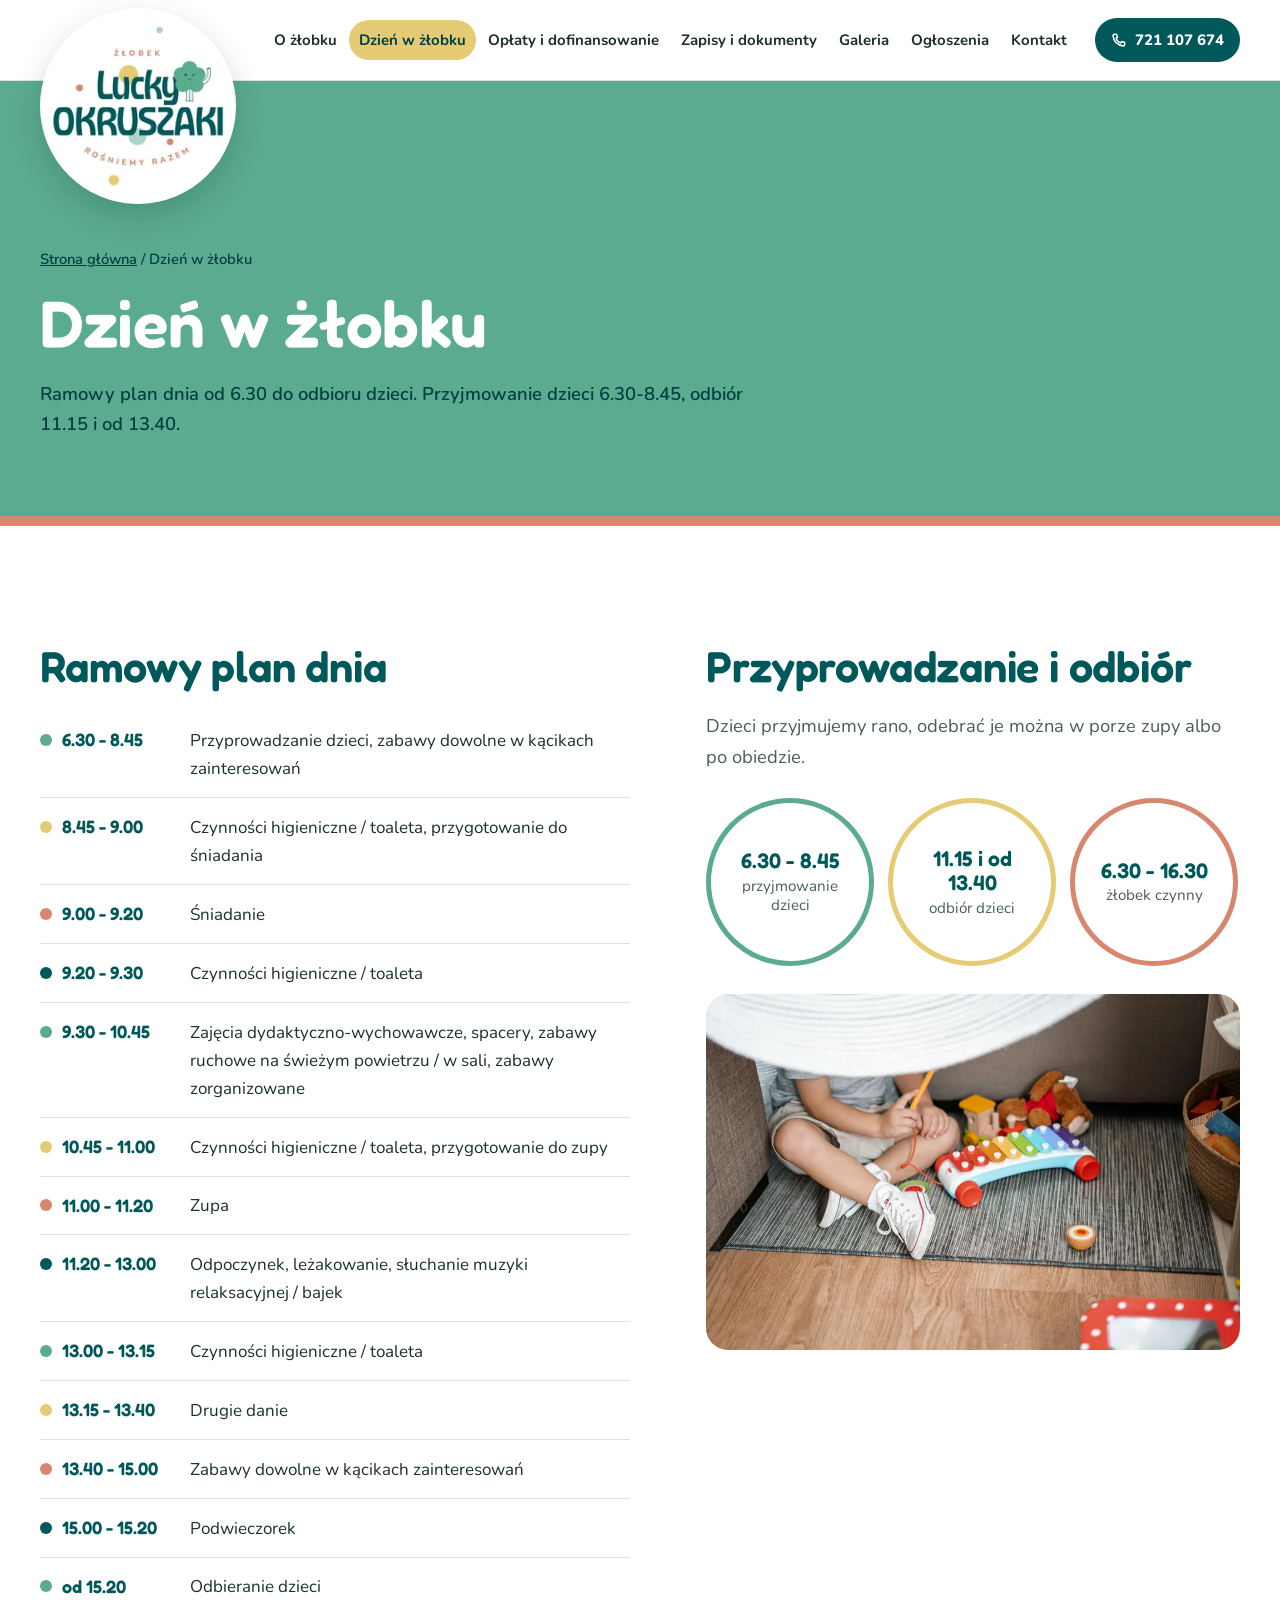
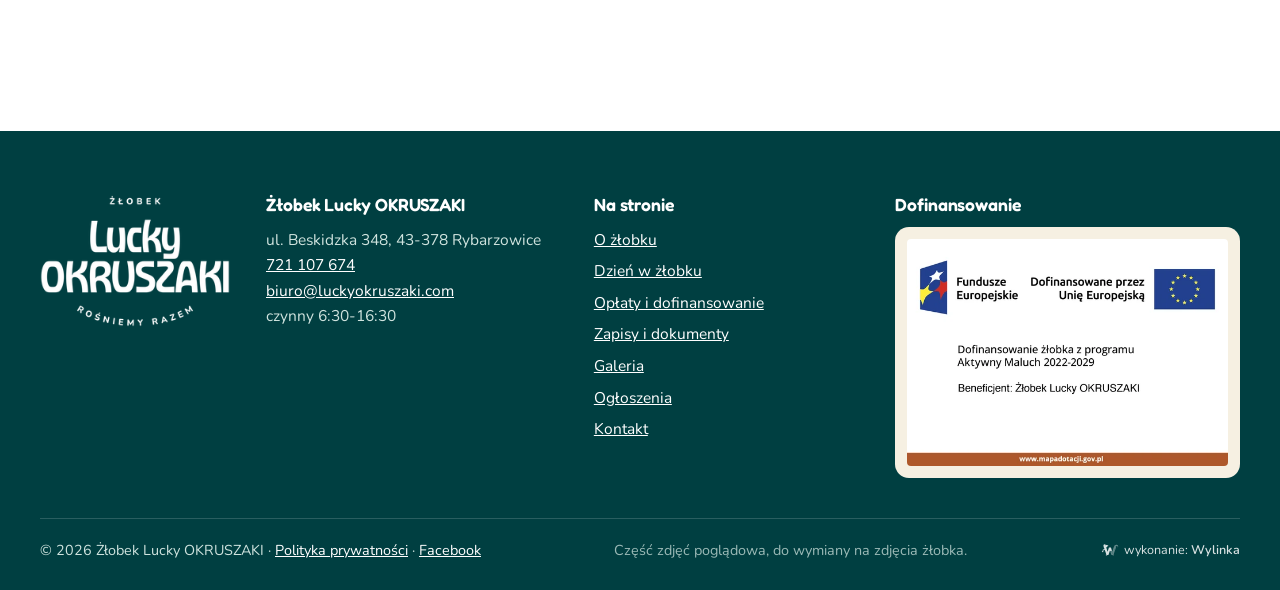
==== commit 44efdbd2: "Uwagi klientki do strony głównej: proste zdjęcie z paskiem, zdjęcia żłobka w kołach, nowy tekst, god" ====
--- a/dzien-w-zlobku.html
+++ b/dzien-w-zlobku.html
@@ -37,21 +37,21 @@
 </div></div>
 <nav class="panel" id="panel" aria-label="Menu"><a href="./">Strona główna</a><a href="o-zlobku.html">O żłobku</a><a href="dzien-w-zlobku.html" aria-current="page">Dzień w żłobku</a><a href="oplaty-i-dofinansowanie.html">Opłaty i dofinansowanie</a><a href="zapisy-i-dokumenty.html">Zapisy i dokumenty</a><a href="galeria.html">Galeria</a><a href="ogloszenia.html">Ogłoszenia</a><a href="kontakt.html">Kontakt</a><a class="tel" href="tel:+48721107674"><svg viewBox="0 0 24 24" aria-hidden="true" fill="none" stroke="currentColor" stroke-width="2.2" stroke-linecap="round" stroke-linejoin="round"><path d="M5 3.5h3.2l1.6 4.3-2.2 1.5a11 11 0 0 0 7.1 7.1l1.5-2.2 4.3 1.6V19a2 2 0 0 1-2 2A16.5 16.5 0 0 1 3 5.5a2 2 0 0 1 2-2z"/></svg>Zadzwoń: 721 107 674</a></nav>
 <main id="tresc">
-<header class="pod r-t"><span class="okr o-z" style="width:64px;height:64px;left:-18px;top:34%" aria-hidden="true"></span><span class="okr o-t" style="width:22px;height:22px;left:41%;top:20%" aria-hidden="true"></span><span class="okr o-g" style="width:46px;height:46px;right:30%;top:16%" aria-hidden="true"></span><span class="okr o-m" style="width:30px;height:30px;right:4%;top:58%" aria-hidden="true"></span><span class="okr o-t" style="width:36px;height:36px;right:24%;bottom:16%" aria-hidden="true"></span><span class="okr o-z" style="width:16px;height:16px;left:52%;bottom:10%" aria-hidden="true"></span><span class="okr o-m" style="width:18px;height:18px;left:18%;top:14%" aria-hidden="true"></span><span class="okr o-z" style="width:26px;height:26px;right:40%;top:30%" aria-hidden="true"></span>
-<div class="wrap"><div><p class="okruszki-nav"><a href="./">Strona główna</a> / Dzień w żłobku</p><h1>Dzień w żłobku</h1><p class="lead2">Ramowy plan dnia od 6.30 do odbioru dzieci. Przyjmowanie dzieci 6.30-8.45, odbiór 11.15 i od 13.40.</p></div><div class="drz-kolo"><img class="drz" src="img/drzewek5-240.webp" srcset="img/drzewek5-240.webp 240w, img/drzewek5-480.webp 480w" sizes="170px" width="240" height="258" alt="" aria-hidden="true"></div></div></header><section class="sek"><div class="wrap dwie" style="align-items:start">
+<header class="pod">
+<div class="wrap"><div><p class="okruszki-nav"><a href="./">Strona główna</a> / Dzień w żłobku</p><h1>Dzień w żłobku</h1><p class="lead2">Ramowy plan dnia od 6.30 do odbioru dzieci. Przyjmowanie dzieci 6.30-8.45, odbiór 11.15 i od 13.40.</p></div></div></header><section class="sek"><div class="wrap dwie" style="align-items:start">
 <div><h2>Ramowy plan dnia</h2><ol class="plan"><li><span class="g">6.30 - 8.45</span><span>Przyprowadzanie dzieci, zabawy dowolne w kącikach zainteresowań</span></li><li><span class="g">8.45 - 9.00</span><span>Czynności higieniczne / toaleta, przygotowanie do śniadania</span></li><li><span class="g">9.00 - 9.20</span><span>Śniadanie</span></li><li><span class="g">9.20 - 9.30</span><span>Czynności higieniczne / toaleta</span></li><li><span class="g">9.30 - 10.45</span><span>Zajęcia dydaktyczno-wychowawcze, spacery, zabawy ruchowe na świeżym powietrzu / w sali, zabawy zorganizowane</span></li><li><span class="g">10.45 - 11.00</span><span>Czynności higieniczne / toaleta, przygotowanie do zupy</span></li><li><span class="g">11.00 - 11.20</span><span>Zupa</span></li><li><span class="g">11.20 - 13.00</span><span>Odpoczynek, leżakowanie, słuchanie muzyki relaksacyjnej / bajek</span></li><li><span class="g">13.00 - 13.15</span><span>Czynności higieniczne / toaleta</span></li><li><span class="g">13.15 - 13.40</span><span>Drugie danie</span></li><li><span class="g">13.40 - 15.00</span><span>Zabawy dowolne w kącikach zainteresowań</span></li><li><span class="g">15.00 - 15.20</span><span>Podwieczorek</span></li><li><span class="g">od 15.20</span><span>Odbieranie dzieci</span></li></ol></div>
-<div><h2>Przyprowadzanie i odbiór</h2><p class="lead2">Dzieci przyjmujemy rano, odebrać je można w porze zupy albo po obiedzie.</p><div class="godz"><div><b>6.30 - 8.45</b>przyjmowanie dzieci</div><div><b>11.15 i od 13.40</b>odbiór dzieci</div><div><b>6.30 - 16.30</b>żłobek czynny</div></div>
+<div><h2>Przyprowadzanie i odbiór</h2><p class="lead2">Dzieci przyjmujemy rano, odebrać je można w porze zupy albo po obiedzie.</p><ul class="godz"><li><b>6.30 - 8.45</b>przyjmowanie dzieci</li><li><b>11.15 i od 13.40</b>odbiór dzieci</li><li><b>6.30 - 16.30</b>żłobek czynny</li></ul>
 <div style="margin-top:28px"><button type="button" class="zdj" data-full="img/pokoj-1440.webp" aria-label="Powiększ zdjęcie: Maluch bawi się drewnianymi zabawkami na dywanie"><img src="img/pokoj-960.webp" srcset="img/pokoj-480.webp 480w, img/pokoj-960.webp 960w, img/pokoj-1440.webp 1440w" sizes="(max-width:900px) 92vw, 520px" width="960" height="640" alt="Maluch bawi się drewnianymi zabawkami na dywanie" loading="lazy" decoding="async"></button></div></div>
 </div></section>
 </main>
 <footer class="stopka"><div class="wrap">
 <div class="st">
-<div class="pieczec"><img src="img/pieczec-240.webp" width="240" height="238" alt="Żłobek Lucky OKRUSZAKI - rośniemy razem" loading="lazy"></div>
+<div class="logo-st"><img src="img/logo-biale-480.webp" srcset="img/logo-biale-240.webp 240w, img/logo-biale-480.webp 480w" sizes="190px" width="480" height="333" alt="Żłobek Lucky OKRUSZAKI - rośniemy razem" loading="lazy"></div>
 <div><h3>Żłobek Lucky OKRUSZAKI</h3><p>ul. Beskidzka 348, 43-378 Rybarzowice<br><a href="tel:+48721107674">721 107 674</a><br><a href="mailto:biuro@luckyokruszaki.com">biuro@luckyokruszaki.com</a><br>czynny 6:30-16:30</p></div>
 <div><h3>Na stronie</h3><ul><li><a href="o-zlobku.html">O żłobku</a></li><li><a href="dzien-w-zlobku.html">Dzień w żłobku</a></li><li><a href="oplaty-i-dofinansowanie.html">Opłaty i dofinansowanie</a></li><li><a href="zapisy-i-dokumenty.html">Zapisy i dokumenty</a></li><li><a href="galeria.html">Galeria</a></li><li><a href="ogloszenia.html">Ogłoszenia</a></li><li><a href="kontakt.html">Kontakt</a></li></ul></div>
-<div class="szer"><h3>Dofinansowanie</h3><div class="tab"><img src="img/aktywny-maluch-560.webp" width="560" height="389" alt="Fundusze Europejskie, Dofinansowane przez Unię Europejską. Dofinansowanie żłobka z programu Aktywny Maluch 2022-2029. Beneficjent: Żłobek Lucky OKRUSZAKI. www.mapadotacji.gov.pl" loading="lazy"></div></div>
+<div class="szer"><h3>Dofinansowanie</h3><div class="tab"><img src="img/aktywny-maluch-560.webp" width="560" height="396" alt="Fundusze Europejskie, Dofinansowane przez Unię Europejską. Dofinansowanie żłobka z programu Aktywny Maluch 2022-2029. Beneficjent: Żłobek Lucky OKRUSZAKI. www.mapadotacji.gov.pl" loading="lazy"></div></div>
 </div>
-<div class="st-dol"><span>&copy; <span id="rok">2026</span> Żłobek Lucky OKRUSZAKI &middot; <a href="polityka-prywatnosci.html">Polityka prywatności</a> &middot; <a href="https://www.facebook.com/people/%C5%BB%C5%82obek-Lucky-Okruszaki/61586409999313/" rel="noopener">Facebook</a></span><span style="opacity:.75">Zdjęcia poglądowe, do wymiany na zdjęcia żłobka.</span><a class="wylinka-badge" href="https://wylinka.pl/?utm_source=okruszaki.pl&amp;utm_medium=stopka&amp;utm_campaign=wykonanie" rel="noopener" title="Strona wykonana przez Wylinka"><svg viewBox="0 0 64 64" aria-hidden="true" focusable="false" fill="currentColor"><path d="M9.8 22.8l-1.2-7.9 2.2-3.7 15.5 4.6-.5 1.5-7.2 5.5 4.7 15.6 5-15.6 7 0 4.1 12.7-4.2-.9-2.6 1.8-.8-2.2-5.3 15.6-4.3 0 .4 .2-2.1 2.8-1.3-1.1 1.1-1.4-3.1 .2-.1-1.7 2.2-.1-5.7-16.5-4.8 .6-.8 3.1 0 .5-.3 .5 .8 2.2-1.6 .5-.4-1.3-.8 1.6-1.5-.8 .8-1.6-1.4 .6-.6-1.6 2.3-.8 .2-.4 1.3-4.8 5.9-.8-2.4-6.9zM15.2 13.7l-.1-.4-.4 .8-.1 .8 .1 1 .1 .4 .3 .7 .3-.9 .1-.7 0-.8z"/><path class="wy-pod" d="M37.1 49.8l-4.5-13.3 2.6-1.8 4.2 .9 .9 2.8 3-9.7 0-.5 .1-.8 3.2-8.4 .5-1 .6-1 .9-1.1 1.3-1 1.1-.7 1.4-.5 1.4-.3 .7 0 .9 0 1.2 .3 1.4 .6 .8 .5 .7 .7 .6 .7 .5 .9 .3 .9 .1 .9 0 .8-.2 .9-.5 .9-.5 .6-.7 .5-.7 .3-.1-.1 0-.1 .5-.5 .3-.7 .2-.5 0-.6-.1-.6-.3-.7-.4-.5-.4-.4-.5-.3-.6-.3-.7 0-.7 .1-.6 .1-.5 .4-.5 .5-.3 .5-.2 .7-.1 1.5-1.4 5.1-.8 3.3-.3 .7-.5 .7-6 17.5 1.9 .1-.1 1.7-3.1-.2 1.1 1.4-1.3 1.1-2.1-2.8 .4-.2z"/><path class="wy-old" d="M40.8 50l.4-.2-4.1 0-4.2-12.5 2.5-1.7 4.3 .9 .6 1.9 .6-1.6 0-.3 2.4-7.8 0-.5 .1-.8 3.2-8.4 .4-.8 .6-.9 .9-1.2 .9-.9 1.3-.8 1.4-.6 1.2-.3 1.4-.1 1.3 .1 .6 .2 .8 .3 1.1 .6 .9 .7 .7 .9 .5 .9 .3 .9 .1 1.1-.1 .9-.3 .9-.4 .7-.6 .7-.6 .4-.6 .2-.1-.1 0-.1 .5-.5 .3-.7 .2-.5 0-.5-.1-.6-.2-.6-.3-.5-.4-.5-.5-.3-.6-.3-.7-.1-.6 0-.6 .1-.6 .3-.6 .5-.3 .4-.2 .5-.1 .5-.1 1.5-1.4 5.1-.8 3.3-.3 .7-.5 .7-6 17.5 1.9 .1-.1 1.7-3.1-.2 1.1 1.4-1.3 1.1zM49.6 17.1l.6 1.7-1.5 1.9 .4 .4 1.8-2.1-.7-2.1zM48.1 28.3l.5 1.8-1.7 1.8 .4 .4 1.9-2-.6-2.2zM37.9 41.7l1.7-1.5-.4-.4-1.7 1.4zM42.6 38.7l-1.5 2.8 1.1 2-1.3 2.6 .5 .2 1.5-2.8-1.1-2 1.4-2.5z"/></svg><span>wykonanie: <b>Wylinka</b></span></a></div>
+<div class="st-dol"><span>&copy; <span id="rok">2026</span> Żłobek Lucky OKRUSZAKI &middot; <a href="polityka-prywatnosci.html">Polityka prywatności</a> &middot; <a href="https://www.facebook.com/people/%C5%BB%C5%82obek-Lucky-Okruszaki/61586409999313/" rel="noopener">Facebook</a></span><span style="opacity:.75">Część zdjęć poglądowa, do wymiany na zdjęcia żłobka.</span><a class="wylinka-badge" href="https://wylinka.pl/?utm_source=okruszaki.pl&amp;utm_medium=stopka&amp;utm_campaign=wykonanie" rel="noopener" title="Strona wykonana przez Wylinka"><svg viewBox="0 0 64 64" aria-hidden="true" focusable="false" fill="currentColor"><path d="M9.8 22.8l-1.2-7.9 2.2-3.7 15.5 4.6-.5 1.5-7.2 5.5 4.7 15.6 5-15.6 7 0 4.1 12.7-4.2-.9-2.6 1.8-.8-2.2-5.3 15.6-4.3 0 .4 .2-2.1 2.8-1.3-1.1 1.1-1.4-3.1 .2-.1-1.7 2.2-.1-5.7-16.5-4.8 .6-.8 3.1 0 .5-.3 .5 .8 2.2-1.6 .5-.4-1.3-.8 1.6-1.5-.8 .8-1.6-1.4 .6-.6-1.6 2.3-.8 .2-.4 1.3-4.8 5.9-.8-2.4-6.9zM15.2 13.7l-.1-.4-.4 .8-.1 .8 .1 1 .1 .4 .3 .7 .3-.9 .1-.7 0-.8z"/><path class="wy-pod" d="M37.1 49.8l-4.5-13.3 2.6-1.8 4.2 .9 .9 2.8 3-9.7 0-.5 .1-.8 3.2-8.4 .5-1 .6-1 .9-1.1 1.3-1 1.1-.7 1.4-.5 1.4-.3 .7 0 .9 0 1.2 .3 1.4 .6 .8 .5 .7 .7 .6 .7 .5 .9 .3 .9 .1 .9 0 .8-.2 .9-.5 .9-.5 .6-.7 .5-.7 .3-.1-.1 0-.1 .5-.5 .3-.7 .2-.5 0-.6-.1-.6-.3-.7-.4-.5-.4-.4-.5-.3-.6-.3-.7 0-.7 .1-.6 .1-.5 .4-.5 .5-.3 .5-.2 .7-.1 1.5-1.4 5.1-.8 3.3-.3 .7-.5 .7-6 17.5 1.9 .1-.1 1.7-3.1-.2 1.1 1.4-1.3 1.1-2.1-2.8 .4-.2z"/><path class="wy-old" d="M40.8 50l.4-.2-4.1 0-4.2-12.5 2.5-1.7 4.3 .9 .6 1.9 .6-1.6 0-.3 2.4-7.8 0-.5 .1-.8 3.2-8.4 .4-.8 .6-.9 .9-1.2 .9-.9 1.3-.8 1.4-.6 1.2-.3 1.4-.1 1.3 .1 .6 .2 .8 .3 1.1 .6 .9 .7 .7 .9 .5 .9 .3 .9 .1 1.1-.1 .9-.3 .9-.4 .7-.6 .7-.6 .4-.6 .2-.1-.1 0-.1 .5-.5 .3-.7 .2-.5 0-.5-.1-.6-.2-.6-.3-.5-.4-.5-.5-.3-.6-.3-.7-.1-.6 0-.6 .1-.6 .3-.6 .5-.3 .4-.2 .5-.1 .5-.1 1.5-1.4 5.1-.8 3.3-.3 .7-.5 .7-6 17.5 1.9 .1-.1 1.7-3.1-.2 1.1 1.4-1.3 1.1zM49.6 17.1l.6 1.7-1.5 1.9 .4 .4 1.8-2.1-.7-2.1zM48.1 28.3l.5 1.8-1.7 1.8 .4 .4 1.9-2-.6-2.2zM37.9 41.7l1.7-1.5-.4-.4-1.7 1.4zM42.6 38.7l-1.5 2.8 1.1 2-1.3 2.6 .5 .2 1.5-2.8-1.1-2 1.4-2.5z"/></svg><span>wykonanie: <b>Wylinka</b></span></a></div>
 </div></footer>
 <div class="lb" id="lb" role="dialog" aria-modal="true" aria-label="Powiększone zdjęcie"><button class="x" type="button" aria-label="Zamknij">&times;</button><button class="p" type="button" aria-label="Poprzednie">&lsaquo;</button><img alt=""><button class="n" type="button" aria-label="Następne">&rsaquo;</button><div class="licz"></div></div>
 <script src="app.js" defer></script>
--- a/style.css
+++ b/style.css
@@ -1,5 +1,4 @@
-@font-face{font-family:Fredoka;font-style:normal;font-weight:600;font-display:swap;src:url(fonts/fredoka-600.woff2) format("woff2");unicode-range:U+0000-00FF,U+0131,U+0152-0153,U+02BB-02BC,U+02C6,U+02DA,U+02DC,U+2000-206F,U+20AC,U+2122,U+2191,U+2193,U+2212,U+2215}
-@font-face{font-family:Fredoka;font-style:normal;font-weight:600;font-display:swap;src:url(fonts/fredoka-600-ext.woff2) format("woff2");unicode-range:U+0100-02AF,U+1E00-1EFF,U+2020,U+20A0-20AB,U+20AD-20CF,U+2113,U+2C60-2C7F,U+A720-A7FF}
+@font-face{font-family:Fredoka;font-style:normal;font-weight:600;font-display:swap;src:url(fonts/fredoka-600.woff2) format("woff2");unicode-range:U+0000-00FF,U+0104-0107,U+0118-0119,U+0141-0144,U+015A-015B,U+0179-017C,U+2000-206F,U+20AC,U+2122,U+2212}
 @font-face{font-family:Nunito;font-style:normal;font-weight:200 1000;font-display:swap;src:url(fonts/nunito.woff2) format("woff2");unicode-range:U+0000-00FF,U+0131,U+0152-0153,U+02BB-02BC,U+02C6,U+02DA,U+02DC,U+2000-206F,U+20AC,U+2122,U+2191,U+2193,U+2212,U+2215}
 @font-face{font-family:Nunito;font-style:normal;font-weight:200 1000;font-display:swap;src:url(fonts/nunito-ext.woff2) format("woff2");unicode-range:U+0100-02AF,U+1E00-1EFF,U+2020,U+20A0-20AB,U+20AD-20CF,U+2113,U+2C60-2C7F,U+A720-A7FF}
 :root{--morski:#00585a;--morski-g:#003f41;--ziel:#5bab90;--ziel-c:#3f8c72;--zolty:#e5cb74;--terra:#d7876e;--krem:#f6f0e2;--mieta:#acd5c8;--szary:#f1f5f4;--tekst:#1d2f2f;--tekst2:#4a5d5c;--linia:#dbe4e2;--r:22px;--max:1200px}
@@ -22,9 +21,9 @@
 .top .wrap{display:flex;align-items:center;gap:18px;height:80px;position:relative}
 /* logo w kole: wystaje pod pasek, po przewinięciu się zmniejsza */
 .logo{display:block;flex:none;width:196px;height:80px;position:relative;z-index:2}
-.logo img{position:absolute;left:0;top:8px;width:196px;height:196px;border-radius:50%;background:#fff;box-shadow:0 0 0 5px #fff,0 0 0 11px var(--zolty),0 14px 34px rgba(0,50,52,.22);transform-origin:50% 0;transition:transform .25s ease}
+.logo img{position:absolute;left:0;top:8px;width:196px;height:196px;border-radius:50%;background:#fff;box-shadow:0 12px 30px rgba(0,50,52,.2);transform-origin:50% 0;transition:transform .25s ease}
 .top.mala .logo img{transform:scale(.36)}
-@media (max-width:760px){.panel{inset:66px 0 0!important}.top .wrap{height:66px}.logo{width:112px;height:66px}.logo img{width:112px;height:112px;top:6px;box-shadow:0 0 0 4px #fff,0 0 0 8px var(--zolty),0 10px 24px rgba(0,50,52,.2)}.top.mala .logo img{transform:scale(.52)}}
+@media (max-width:760px){.panel{inset:66px 0 0!important}.top .wrap{height:66px}.logo{width:112px;height:66px}.logo img{width:112px;height:112px;top:6px;box-shadow:0 8px 22px rgba(0,50,52,.18)}.top.mala .logo img{transform:scale(.52)}}
 .nav{display:flex;gap:2px;margin-left:auto;align-items:center}
 .nav a{font-weight:700;font-size:15px;color:var(--tekst);text-decoration:none;padding:8px 10px;border-radius:999px;white-space:nowrap}
 .nav a:hover{background:var(--szary)}
@@ -67,34 +66,28 @@
 .okr{position:absolute;border-radius:50%;pointer-events:none}
 .o-z{background:var(--zolty)}.o-t{background:var(--terra)}.o-g{background:var(--ziel)}.o-k{background:var(--krem)}.o-m{background:var(--mieta)}
 
-/* hero strony głównej: zdjęcie w półkolu (zaokrąglone dołem) z żółtym obrzeżem */
-.hero{position:relative;--ry:clamp(90px,17vw,340px)}
-.hero-luk{position:absolute;inset:0 0 0 0;background:var(--zolty);padding-bottom:16px;border-radius:0 0 50% 50%/0 0 var(--ry) var(--ry);overflow:hidden}
-.hero-foto{position:relative;height:100%;border-radius:0 0 50% 50%/0 0 calc(var(--ry) - 4px) calc(var(--ry) - 4px);overflow:hidden;background:#5f7d3c}
-.hero-foto img.tlo{width:100%;height:100%;object-fit:cover;object-position:50% 58%}
-.hero-foto::after{content:"";position:absolute;inset:0;background:linear-gradient(90deg,rgba(0,58,60,.78) 0%,rgba(0,58,60,.5) 28%,rgba(0,58,60,0) 46%)}
-.hero>.okr{z-index:3}
-.hero .wrap{position:relative;z-index:2;color:#fff;min-height:calc(100svh - 81px);display:flex;flex-direction:column;justify-content:center;padding:150px 0 calc(var(--ry) * .55 + 70px)}
-.hero h1{color:#fff;max-width:12em;margin-bottom:.35em;font-size:clamp(2.05rem,4.4vw,3.6rem)}
+/* hero strony głównej: proste zdjęcie na całą szerokość, dzieci po prawej, pod spodem pasek #d7876e */
+.hero{position:relative;min-height:calc(100svh - 81px);display:flex;align-items:center;overflow:hidden;background:#4d5a26;border-bottom:12px solid var(--terra)}
+.hero img.tlo{position:absolute;inset:0;width:100%;height:100%;object-fit:cover;object-position:60% 42%}
+.hero::after{content:"";position:absolute;inset:0;background:linear-gradient(90deg,rgba(0,58,60,.86) 0%,rgba(0,58,60,.62) 30%,rgba(0,58,60,0) 52%)}
+.hero .wrap{position:relative;z-index:2;color:#fff;padding:150px 0 90px}
+.hero h1{color:#fff;max-width:11em;margin-bottom:.4em;font-size:clamp(2.1rem,4.4vw,3.7rem)}
 .hero .lead{font-size:clamp(1.05rem,1.5vw,1.3rem);max-width:28em;margin-bottom:28px;color:#f3faf8}
 @media (min-width:761px){.hero .wrap{width:auto;margin:0;padding-left:clamp(28px,5.5vw,120px);padding-right:28px;max-width:calc(640px + 5.5vw)}}
-@media (min-width:1600px){.hero .wrap{min-height:min(calc(100svh - 81px),1100px)}}
+@media (min-width:1600px){.hero{min-height:min(calc(100svh - 81px),1100px)}}
 @media (max-width:760px){
- .hero{--ry:120px}
- .hero-luk{position:relative;height:min(62svh,520px);padding-bottom:12px}
- .hero-foto img.tlo{object-position:56% 55%}
- .hero-foto::after{display:none}
- .hero .wrap{color:var(--tekst);min-height:0;padding:30px 0 10px}
- .hero h1{color:var(--morski)}
- .hero .lead{color:var(--tekst2)}
- .hero .btn-o{border-color:var(--morski);color:var(--morski)}
+ .hero{min-height:calc(100svh - 67px);align-items:flex-end;border-bottom-width:10px}
+ .hero{background:#003a3c}
+ .hero img.tlo{height:64%;object-position:78% 40%}
+ .hero::after{background:linear-gradient(0deg,#003a3c 0%,#003a3c 40%,rgba(0,58,60,.55) 52%,rgba(0,58,60,0) 66%)}
+ .hero .wrap{padding:150px 0 26px}
+ .hero .lead{margin-bottom:24px}
  .hero .btns{flex-direction:column}
  .hero .btn{width:100%}
- .hero>.okr{display:none}
 }
 /* sekcje */
 .sek{padding:clamp(64px,9vw,120px) 0;position:relative;overflow:hidden}
-.sek-s{background:var(--szary)}
+.sek-s{background:var(--krem)}
 .sek-m{background:var(--morski);color:#e8f3f0}
 .sek-m h2,.sek-m h3{color:#fff}
 .sek-m a:not(.btn){color:var(--zolty)}
@@ -105,7 +98,7 @@
 
 /* korona z okruszków: zdjęcia w kółkach jak korona Drzewka */
 .korona{position:relative;aspect-ratio:1/0.92;max-width:560px;width:100%;margin-inline:auto}
-.korona .k{position:absolute;border-radius:50%;overflow:hidden;border:6px solid #fff;box-shadow:0 10px 30px rgba(0,60,62,.14);padding:0;background:#ddd;cursor:zoom-in}
+.korona .k{position:absolute;border-radius:50%;overflow:hidden;border:6px solid var(--morski);box-shadow:0 10px 30px rgba(0,60,62,.14);padding:0;background:#ddd;cursor:zoom-in}
 .korona .k img{width:100%;height:100%;object-fit:cover}
 .korona .k1{width:58%;aspect-ratio:1;left:21%;top:0}
 .korona .k2{width:44%;aspect-ratio:1;left:0;top:44%}
@@ -121,18 +114,20 @@
 .plan li:nth-child(4n+1){--c:var(--ziel)}.plan li:nth-child(4n+2){--c:var(--zolty)}.plan li:nth-child(4n+3){--c:var(--terra)}.plan li:nth-child(4n+4){--c:var(--morski)}
 .plan b{font-weight:800}
 @media (max-width:520px){.plan li{grid-template-columns:1fr;gap:2px;padding:12px 0}}
-.godz{display:flex;flex-wrap:wrap;gap:14px;margin:26px 0 0}
-.godz div{background:#fff;border-radius:var(--r);padding:16px 20px;flex:1 1 200px}
-.godz b{display:block;font-family:Fredoka,sans-serif;font-size:1.5rem;color:var(--morski);font-weight:600;line-height:1.2}
-.sek-s .godz div{background:#fff}
+.godz{list-style:none;padding:0;display:flex;flex-wrap:wrap;gap:14px;margin:26px 0 0}
+.godz li{width:168px;aspect-ratio:1;border-radius:50%;background:#fff;border:5px solid var(--c,var(--ziel));display:flex;flex-direction:column;align-items:center;justify-content:center;text-align:center;padding:14px;font-size:.95rem;line-height:1.3;color:var(--tekst2)}
+.godz li:nth-child(2){--c:var(--zolty)}.godz li:nth-child(3){--c:var(--terra)}
+.godz b{display:block;font-family:Fredoka,sans-serif;font-size:1.32rem;color:var(--morski);font-weight:600;line-height:1.15;margin-bottom:4px}
+@media (max-width:420px){.godz{gap:10px}.godz li{width:calc(50% - 5px);max-width:160px;font-size:.9rem}.godz b{font-size:1.18rem}}
 
 /* dofinansowanie */
-.tablica{background:#fff;border-radius:var(--r);padding:14px;box-shadow:0 14px 40px rgba(0,30,30,.22);max-width:560px}
-.tablica img{border-radius:10px;width:100%}
+.tablica{background:var(--krem);border-radius:var(--r);padding:18px;box-shadow:0 14px 40px rgba(0,30,30,.22);max-width:560px;width:100%;margin-inline:auto}
+.tablica img{border-radius:6px;width:100%;margin:0 auto}
 
 /* zapisy */
 .kroki{counter-reset:k;list-style:none;padding:0;margin:0 0 28px}
-.kroki li{position:relative;padding:0 0 18px 52px;font-size:1.06rem}
+.kroki li{position:relative;padding:4px 0 0 52px;min-height:40px;font-size:1.06rem}
+.kroki li+li{margin-top:22px}
 .kroki li::before{counter-increment:k;content:counter(k);position:absolute;left:0;top:-2px;width:36px;height:36px;border-radius:50%;background:var(--zolty);color:var(--morski-g);font:600 1.1rem/36px Fredoka,sans-serif;text-align:center}
 .kroki li:nth-child(2)::before{background:var(--ziel);color:#fff}
 .kroki li:nth-child(3)::before{background:var(--terra);color:#fff}
@@ -145,20 +140,13 @@
 .uzup{border:2px dashed var(--terra);border-radius:16px;padding:16px 20px;color:#8a4a36;background:#fff;font-size:.98rem}
 .uzup b{color:#7a3d2a}
 
-/* nagłówek podstron: kolor marki, zaokrąglony dół, obrzeże w drugim kolorze z księgi znaku */
-.pod{--ry:clamp(40px,7vw,120px);--rim:var(--zolty);position:relative;overflow:hidden;background:var(--morski);color:#fff;padding:clamp(150px,13vw,190px) 0 clamp(64px,8vw,110px);border-radius:0 0 50% 50%/0 0 var(--ry) var(--ry);box-shadow:0 14px 0 0 var(--rim);margin-bottom:14px}
-.pod.r-t{--rim:var(--terra)}.pod.r-g{--rim:var(--ziel)}
-.pod .wrap{display:grid;grid-template-columns:1fr auto;gap:30px;align-items:center}
-.pod h1{color:#fff}
-.pod h1::after{content:"";display:block;width:84px;height:10px;margin-top:.28em;border-radius:6px;background:linear-gradient(90deg,var(--zolty) 0 33%,var(--terra) 33% 66%,var(--ziel) 66%)}
-.pod .lead2{margin:0;color:#d9eee8}
-.drz-kolo{width:clamp(120px,15vw,200px);aspect-ratio:1;border-radius:50%;background:#fff;display:grid;place-items:center;box-shadow:0 0 0 8px var(--rim);position:relative;z-index:1}
-.drz-kolo .drz{width:66%;height:auto}
-.okruszki-nav{font-size:.92rem;color:#bfe0d6;margin-bottom:14px}
-.okruszki-nav a{color:#fff}
-.pod>.okr{opacity:.95}
-@media (max-width:760px){.pod{padding-top:140px}.pod>.okr{display:none}.pod>.okr:nth-child(2),.pod>.okr:nth-child(3),.pod>.okr:nth-child(4){display:block}}
-@media (max-width:640px){.pod .wrap{grid-template-columns:1fr 88px;gap:14px}.drz-kolo{width:88px;box-shadow:0 0 0 5px var(--rim)}}
+/* nagłówek podstron: prosty pas w kolorze #5bab90 z podkreśleniem #d7876e, taki sam na każdej podstronie */
+.pod{position:relative;background:var(--ziel);color:#fff;padding:clamp(150px,13vw,180px) 0 clamp(48px,6vw,80px);border-bottom:10px solid var(--terra)}
+.pod h1{color:#fff;margin-bottom:.3em}
+.pod .lead2{margin:0;color:var(--morski-g);font-weight:600}
+.okruszki-nav{font-size:.92rem;color:var(--morski-g);margin-bottom:14px;font-weight:600}
+.okruszki-nav a{color:var(--morski-g)}
+@media (max-width:760px){.pod{padding-top:140px}}
 
 /* cennik */
 .cennik{width:100%;border-collapse:separate;border-spacing:0 10px;margin:0 0 1.4em}
@@ -168,13 +156,18 @@
 .cennik td{border-radius:0 16px 16px 0;text-align:right;font:600 1.3rem/1.2 Fredoka,sans-serif;color:var(--morski);white-space:nowrap}
 .cennik .c-z{--c:var(--zolty)}.cennik .c-m{--c:var(--morski)}.cennik .c-g{--c:var(--ziel)}.cennik .c-t{--c:var(--terra)}
 @media (max-width:520px){.cennik th,.cennik td{padding:13px 14px}.cennik td{font-size:1.1rem;white-space:normal}}
-.ceny-mini{list-style:none;padding:0;margin:22px 0 16px;display:grid;grid-template-columns:repeat(3,1fr);gap:12px}
-.ceny-mini li{background:rgba(255,255,255,.1);border-radius:18px;padding:14px 16px;border-top:6px solid var(--zolty)}
-.ceny-mini li:nth-child(2){border-color:var(--ziel)}.ceny-mini li:nth-child(3){border-color:var(--terra)}
-.ceny-mini span{display:block;font-size:.9rem;color:#cfe6e0}
-.ceny-mini b{display:block;font:600 1.45rem/1.2 Fredoka,sans-serif;color:#fff;white-space:nowrap}
-.ceny-mini small{color:#cfe6e0;font-size:.85rem}
-@media (max-width:1100px){.ceny-mini{grid-template-columns:1fr}}
+.rownanie{list-style:none;padding:0;margin:26px 0 14px;display:flex;flex-wrap:wrap;align-items:center;gap:12px 6px}
+.rownanie li{display:flex;align-items:center;gap:6px}
+.rownanie .op{font:600 2rem/1 Fredoka,sans-serif;color:var(--zolty);width:18px;text-align:center}
+.rownanie .kk{width:108px;aspect-ratio:1;border-radius:50%;border:4px solid var(--c,var(--zolty));background:rgba(255,255,255,.08);display:flex;flex-direction:column;align-items:center;justify-content:center;text-align:center;padding:10px;font-size:.8rem;line-height:1.2;color:#cfe6e0}
+.rownanie li:nth-child(2) .kk{--c:var(--ziel)}.rownanie li:nth-child(3) .kk{--c:var(--terra)}
+.rownanie .kk b{display:block;font:600 1.22rem/1.15 Fredoka,sans-serif;color:#fff;white-space:nowrap;margin-bottom:3px}
+.rownanie .zero{width:128px;background:var(--zolty);border-color:#fff;color:var(--morski-g);animation:puls 1.8s ease-in-out infinite}
+.rownanie .zero b{font-size:2.1rem;color:var(--morski-g)}
+@keyframes puls{0%,100%{transform:scale(1);box-shadow:0 0 0 0 rgba(229,203,116,.7)}50%{transform:scale(1.07);box-shadow:0 0 0 14px rgba(229,203,116,0)}}
+@media (prefers-reduced-motion:reduce){.rownanie .zero{animation:none}}
+@media (max-width:420px){.rownanie .kk{width:100px;font-size:.74rem}.rownanie .kk b{font-size:1.12rem}.rownanie .zero{width:118px}.rownanie .zero b{font-size:1.8rem}}
+.przyp{font-size:.95rem;color:#cfe6e0;max-width:34em}
 /* treść podstron */
 .tresc{max-width:46em}
 .tresc h2{margin-top:1.6em}
@@ -226,15 +219,14 @@
 .stopka{background:var(--morski-g);color:#cfe3de;padding:64px 0 28px;font-size:.97rem}
 .stopka a{color:#fff}
 .st{display:grid;grid-template-columns:auto 1.1fr 1fr 1.3fr;gap:36px;align-items:start}
-.pieczec{width:150px;height:150px;border-radius:50%;background:#fff;display:grid;place-items:center}
-.pieczec img{width:124px}
+.logo-st img{width:190px;height:auto}
 .st h3{color:#fff;font-size:1.1rem;margin-bottom:.7em}
 .st ul{list-style:none;padding:0;margin:0}
 .st li{margin-bottom:6px}
-.st .tab{background:#fff;border-radius:14px;padding:8px}
-.st .tab img{border-radius:6px}
+.st .tab{background:var(--krem);border-radius:14px;padding:12px;max-width:380px}
+.st .tab img{border-radius:4px;width:100%;margin:0 auto}
 .st-dol{border-top:1px solid rgba(255,255,255,.16);margin-top:40px;padding-top:20px;display:flex;flex-wrap:wrap;gap:10px 26px;align-items:center;justify-content:space-between;font-size:.9rem}
-@media (max-width:1000px){.st{grid-template-columns:1fr 1fr}.pieczec{width:120px;height:120px}.pieczec img{width:98px}}
+@media (max-width:1000px){.st{grid-template-columns:1fr 1fr}.logo-st img{width:150px}}
 @media (max-width:520px){.st{gap:26px 18px}.st .szer{grid-column:1/-1}}
 
 /* lightbox */
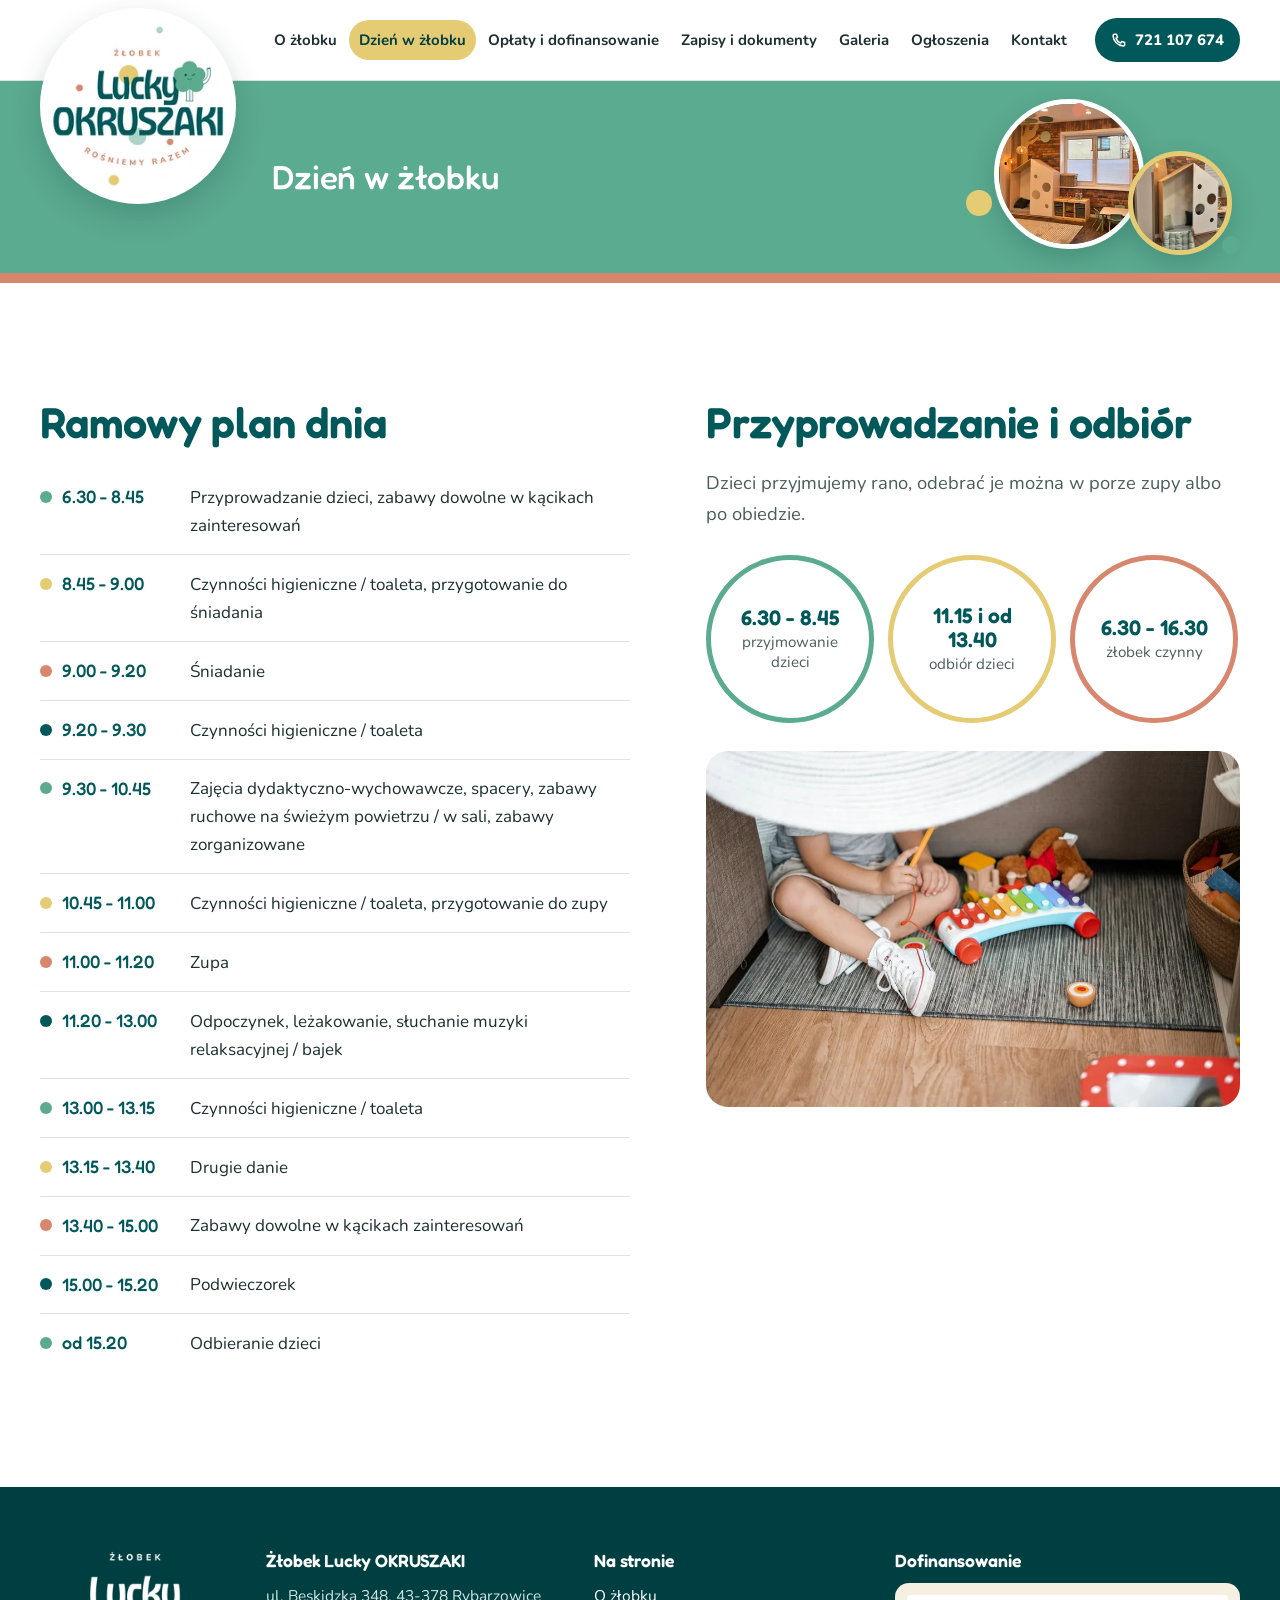
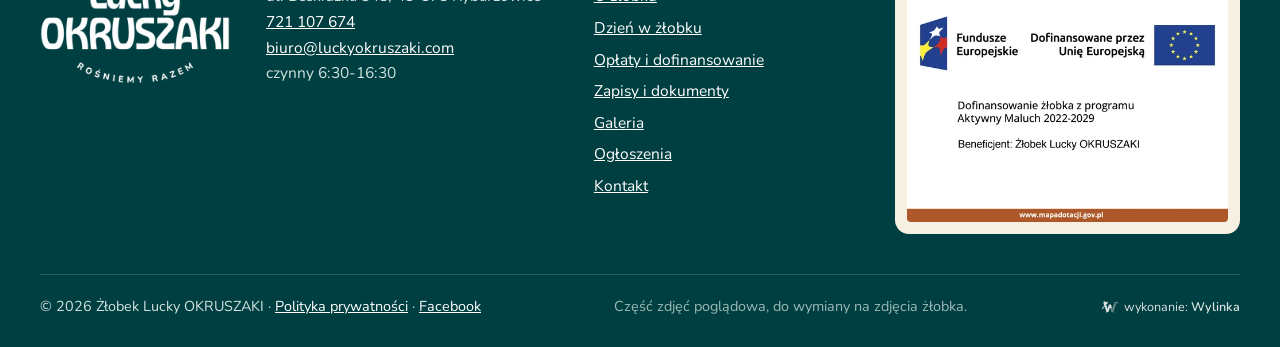
==== commit 0f770287: "Uwagi klientki: nowe zdjęcie na stronie głównej, niższe nagłówki podstron ze zdjęciami żłobka w koła" ====
--- a/dzien-w-zlobku.html
+++ b/dzien-w-zlobku.html
@@ -10,7 +10,7 @@
 <meta property="og:title" content="Dzień w żłobku, plan dnia | Żłobek Lucky OKRUSZAKI"><meta property="og:description" content="Ramowy plan dnia w żłobku Lucky OKRUSZAKI w Rybarzowicach: przyjmowanie dzieci 6.30-8.45, śniadanie, zajęcia, zupa, leżakowanie, drugie danie, podwieczorek. Odbiór 11.15 i od 13.40."><meta property="og:type" content="website"><meta property="og:locale" content="pl_PL"><meta property="og:image" content="https://okruszaki.pl/img/logo-600.png">
 <meta name="theme-color" content="#00585a">
 <link rel="icon" type="image/png" sizes="48x48" href="img/ikona-48.png"><link rel="icon" type="image/png" sizes="96x96" href="img/ikona-96.png"><link rel="icon" type="image/png" sizes="192x192" href="img/ikona-192.png"><link rel="apple-touch-icon" href="img/apple-touch-icon.png">
-<link rel="preload" href="fonts/fredoka-600.woff2" as="font" type="font/woff2" crossorigin><link rel="preload" href="fonts/nunito.woff2" as="font" type="font/woff2" crossorigin>
+<link rel="preload" href="fonts/fredoka-600.woff2" as="font" type="font/woff2" crossorigin><link rel="preload" href="fonts/fredoka-500.woff2" as="font" type="font/woff2" crossorigin><link rel="preload" href="fonts/nunito.woff2" as="font" type="font/woff2" crossorigin>
 <link rel="stylesheet" href="style.css">
 <style>
 .wylinka-badge{display:inline-flex;align-items:center;gap:.4em;color:inherit;text-decoration:none;font-size:.875em;line-height:1;opacity:.85}
@@ -38,7 +38,7 @@
 <nav class="panel" id="panel" aria-label="Menu"><a href="./">Strona główna</a><a href="o-zlobku.html">O żłobku</a><a href="dzien-w-zlobku.html" aria-current="page">Dzień w żłobku</a><a href="oplaty-i-dofinansowanie.html">Opłaty i dofinansowanie</a><a href="zapisy-i-dokumenty.html">Zapisy i dokumenty</a><a href="galeria.html">Galeria</a><a href="ogloszenia.html">Ogłoszenia</a><a href="kontakt.html">Kontakt</a><a class="tel" href="tel:+48721107674"><svg viewBox="0 0 24 24" aria-hidden="true" fill="none" stroke="currentColor" stroke-width="2.2" stroke-linecap="round" stroke-linejoin="round"><path d="M5 3.5h3.2l1.6 4.3-2.2 1.5a11 11 0 0 0 7.1 7.1l1.5-2.2 4.3 1.6V19a2 2 0 0 1-2 2A16.5 16.5 0 0 1 3 5.5a2 2 0 0 1 2-2z"/></svg>Zadzwoń: 721 107 674</a></nav>
 <main id="tresc">
 <header class="pod">
-<div class="wrap"><div><p class="okruszki-nav"><a href="./">Strona główna</a> / Dzień w żłobku</p><h1>Dzień w żłobku</h1><p class="lead2">Ramowy plan dnia od 6.30 do odbioru dzieci. Przyjmowanie dzieci 6.30-8.45, odbiór 11.15 i od 13.40.</p></div></div></header><section class="sek"><div class="wrap dwie" style="align-items:start">
+<div class="wrap"><h1>Dzień w żłobku</h1><div class="pod-deko" aria-hidden="true"><span class="okr o-z" style="width:26px;height:26px;left:2%;top:58%"></span><span class="okr o-t" style="width:14px;height:14px;left:40%;top:4%"></span><span class="okr o-g" style="width:18px;height:18px;right:0;bottom:2%"></span><img class="pk1" src="img/zw-cegla-k480.webp" srcset="img/zw-cegla-k240.webp 240w, img/zw-cegla-k480.webp 480w" sizes="(max-width:760px) 72px, 150px" width="480" height="480" alt=""><img class="pk2" src="img/zw-domek-k240.webp" srcset="img/zw-domek-k240.webp 240w, img/zw-domek-k480.webp 480w" sizes="(max-width:760px) 50px, 104px" width="240" height="240" alt=""></div></div></header><section class="sek"><div class="wrap dwie" style="align-items:start">
 <div><h2>Ramowy plan dnia</h2><ol class="plan"><li><span class="g">6.30 - 8.45</span><span>Przyprowadzanie dzieci, zabawy dowolne w kącikach zainteresowań</span></li><li><span class="g">8.45 - 9.00</span><span>Czynności higieniczne / toaleta, przygotowanie do śniadania</span></li><li><span class="g">9.00 - 9.20</span><span>Śniadanie</span></li><li><span class="g">9.20 - 9.30</span><span>Czynności higieniczne / toaleta</span></li><li><span class="g">9.30 - 10.45</span><span>Zajęcia dydaktyczno-wychowawcze, spacery, zabawy ruchowe na świeżym powietrzu / w sali, zabawy zorganizowane</span></li><li><span class="g">10.45 - 11.00</span><span>Czynności higieniczne / toaleta, przygotowanie do zupy</span></li><li><span class="g">11.00 - 11.20</span><span>Zupa</span></li><li><span class="g">11.20 - 13.00</span><span>Odpoczynek, leżakowanie, słuchanie muzyki relaksacyjnej / bajek</span></li><li><span class="g">13.00 - 13.15</span><span>Czynności higieniczne / toaleta</span></li><li><span class="g">13.15 - 13.40</span><span>Drugie danie</span></li><li><span class="g">13.40 - 15.00</span><span>Zabawy dowolne w kącikach zainteresowań</span></li><li><span class="g">15.00 - 15.20</span><span>Podwieczorek</span></li><li><span class="g">od 15.20</span><span>Odbieranie dzieci</span></li></ol></div>
 <div><h2>Przyprowadzanie i odbiór</h2><p class="lead2">Dzieci przyjmujemy rano, odebrać je można w porze zupy albo po obiedzie.</p><ul class="godz"><li><b>6.30 - 8.45</b>przyjmowanie dzieci</li><li><b>11.15 i od 13.40</b>odbiór dzieci</li><li><b>6.30 - 16.30</b>żłobek czynny</li></ul>
 <div style="margin-top:28px"><button type="button" class="zdj" data-full="img/pokoj-1440.webp" aria-label="Powiększ zdjęcie: Maluch bawi się drewnianymi zabawkami na dywanie"><img src="img/pokoj-960.webp" srcset="img/pokoj-480.webp 480w, img/pokoj-960.webp 960w, img/pokoj-1440.webp 1440w" sizes="(max-width:900px) 92vw, 520px" width="960" height="640" alt="Maluch bawi się drewnianymi zabawkami na dywanie" loading="lazy" decoding="async"></button></div></div>
--- a/style.css
+++ b/style.css
@@ -1,4 +1,5 @@
 @font-face{font-family:Fredoka;font-style:normal;font-weight:600;font-display:swap;src:url(fonts/fredoka-600.woff2) format("woff2");unicode-range:U+0000-00FF,U+0104-0107,U+0118-0119,U+0141-0144,U+015A-015B,U+0179-017C,U+2000-206F,U+20AC,U+2122,U+2212}
+@font-face{font-family:Fredoka;font-style:normal;font-weight:500;font-display:swap;src:url(fonts/fredoka-500.woff2) format("woff2");unicode-range:U+0000-00FF,U+0104-0107,U+0118-0119,U+0141-0144,U+015A-015B,U+0179-017C,U+2000-206F,U+20AC,U+2122,U+2212}
 @font-face{font-family:Nunito;font-style:normal;font-weight:200 1000;font-display:swap;src:url(fonts/nunito.woff2) format("woff2");unicode-range:U+0000-00FF,U+0131,U+0152-0153,U+02BB-02BC,U+02C6,U+02DA,U+02DC,U+2000-206F,U+20AC,U+2122,U+2191,U+2193,U+2212,U+2215}
 @font-face{font-family:Nunito;font-style:normal;font-weight:200 1000;font-display:swap;src:url(fonts/nunito-ext.woff2) format("woff2");unicode-range:U+0100-02AF,U+1E00-1EFF,U+2020,U+20A0-20AB,U+20AD-20CF,U+2113,U+2C60-2C7F,U+A720-A7FF}
 :root{--morski:#00585a;--morski-g:#003f41;--ziel:#5bab90;--ziel-c:#3f8c72;--zolty:#e5cb74;--terra:#d7876e;--krem:#f6f0e2;--mieta:#acd5c8;--szary:#f1f5f4;--tekst:#1d2f2f;--tekst2:#4a5d5c;--linia:#dbe4e2;--r:22px;--max:1200px}
@@ -68,7 +69,7 @@
 
 /* hero strony głównej: proste zdjęcie na całą szerokość, dzieci po prawej, pod spodem pasek #d7876e */
 .hero{position:relative;min-height:calc(100svh - 81px);display:flex;align-items:center;overflow:hidden;background:#4d5a26;border-bottom:12px solid var(--terra)}
-.hero img.tlo{position:absolute;inset:0;width:100%;height:100%;object-fit:cover;object-position:60% 42%}
+.hero img.tlo{position:absolute;inset:0;width:100%;height:100%;object-fit:cover;object-position:70% 55%}
 .hero::after{content:"";position:absolute;inset:0;background:linear-gradient(90deg,rgba(0,58,60,.86) 0%,rgba(0,58,60,.62) 30%,rgba(0,58,60,0) 52%)}
 .hero .wrap{position:relative;z-index:2;color:#fff;padding:150px 0 90px}
 .hero h1{color:#fff;max-width:11em;margin-bottom:.4em;font-size:clamp(2.1rem,4.4vw,3.7rem)}
@@ -76,11 +77,10 @@
 @media (min-width:761px){.hero .wrap{width:auto;margin:0;padding-left:clamp(28px,5.5vw,120px);padding-right:28px;max-width:calc(640px + 5.5vw)}}
 @media (min-width:1600px){.hero{min-height:min(calc(100svh - 81px),1100px)}}
 @media (max-width:760px){
- .hero{min-height:calc(100svh - 67px);align-items:flex-end;border-bottom-width:10px}
- .hero{background:#003a3c}
- .hero img.tlo{height:64%;object-position:78% 40%}
- .hero::after{background:linear-gradient(0deg,#003a3c 0%,#003a3c 40%,rgba(0,58,60,.55) 52%,rgba(0,58,60,0) 66%)}
- .hero .wrap{padding:150px 0 26px}
+ .hero{display:block;min-height:0;background:#003a3c;border-bottom-width:10px}
+ .hero img.tlo{position:relative;inset:auto;display:block;height:min(50svh,430px);min-height:280px;object-position:97% 50%}
+ .hero::after{bottom:auto;height:min(50svh,430px);min-height:280px;background:linear-gradient(0deg,#003a3c 0%,rgba(0,58,60,.7) 22%,rgba(0,58,60,0) 48%)}
+ .hero .wrap{margin-top:-64px;padding:0 0 28px}
  .hero .lead{margin-bottom:24px}
  .hero .btns{flex-direction:column}
  .hero .btn{width:100%}
@@ -141,20 +141,25 @@
 .uzup b{color:#7a3d2a}
 
 /* nagłówek podstron: prosty pas w kolorze #5bab90 z podkreśleniem #d7876e, taki sam na każdej podstronie */
-.pod{position:relative;background:var(--ziel);color:#fff;padding:clamp(150px,13vw,180px) 0 clamp(48px,6vw,80px);border-bottom:10px solid var(--terra)}
-.pod h1{color:#fff;margin-bottom:.3em}
-.pod .lead2{margin:0;color:var(--morski-g);font-weight:600}
-.okruszki-nav{font-size:.92rem;color:var(--morski-g);margin-bottom:14px;font-weight:600}
-.okruszki-nav a{color:var(--morski-g)}
-@media (max-width:760px){.pod{padding-top:140px}}
+.pod{position:relative;background:var(--ziel);color:#fff;border-bottom:10px solid var(--terra);overflow:hidden}
+.pod .wrap{display:flex;align-items:center;min-height:180px;padding:16px 0 16px 232px}
+.pod h1{color:#fff;margin:0;font-weight:500;font-size:clamp(1.9rem,2.6vw,2.5rem);line-height:1.15;flex:1;padding-right:24px}
+.pod-deko{position:relative;flex:none;width:280px;height:160px}
+.pod-deko img{position:absolute;border-radius:50%;object-fit:cover;box-shadow:0 10px 26px rgba(0,50,52,.22)}
+.pod-deko .pk1{width:150px;height:150px;right:96px;top:2px;border:5px solid #fff}
+.pod-deko .pk2{width:104px;height:104px;right:8px;top:54px;border:5px solid var(--zolty)}
+.pod-deko .okr{z-index:1}
+@media (max-width:900px){.pod .wrap{padding-left:220px}.pod-deko{width:200px}.pod-deko .pk1{width:120px;height:120px;right:66px;top:20px}.pod-deko .pk2{width:84px;height:84px;right:0;top:70px}}
+@media (max-width:760px){.pod .wrap{min-height:0;padding:92px 0 22px;align-items:flex-end}.pod h1{font-size:1.75rem;padding-right:0}
+ .pod-deko{position:absolute;right:0;top:6px;width:124px;height:80px}.pod-deko .pk1{width:66px;height:66px;right:42px;top:2px;border-width:3px}.pod-deko .pk2{width:46px;height:46px;right:2px;top:30px;border-width:3px}.pod-deko .okr{transform:scale(.6)}}
 
 /* cennik */
 .cennik{width:100%;border-collapse:separate;border-spacing:0 10px;margin:0 0 1.4em}
-.cennik th,.cennik td{background:var(--szary);padding:16px 20px;text-align:left;vertical-align:middle}
+.cennik th,.cennik td{background:var(--krem);padding:16px 20px;text-align:left;vertical-align:middle}
 .cennik th{border-radius:16px 0 0 16px;font-weight:800;border-left:10px solid var(--c,var(--ziel))}
 .cennik th small{display:block;font-weight:400;color:var(--tekst2);font-size:.9rem}
 .cennik td{border-radius:0 16px 16px 0;text-align:right;font:600 1.3rem/1.2 Fredoka,sans-serif;color:var(--morski);white-space:nowrap}
-.cennik .c-z{--c:var(--zolty)}.cennik .c-m{--c:var(--morski)}.cennik .c-g{--c:var(--ziel)}.cennik .c-t{--c:var(--terra)}
+.cennik .c-0 th,.cennik .c-0 td{background:var(--zolty);color:var(--morski-g)}.cennik .c-0 th small{color:var(--morski-g)}.cennik .c-0 td{font-size:1.6rem}.cennik .c-z{--c:var(--zolty)}.cennik .c-m{--c:var(--morski)}.cennik .c-g{--c:var(--ziel)}.cennik .c-t{--c:var(--terra)}.cennik .c-0{--c:var(--morski)}
 @media (max-width:520px){.cennik th,.cennik td{padding:13px 14px}.cennik td{font-size:1.1rem;white-space:normal}}
 .rownanie{list-style:none;padding:0;margin:26px 0 14px;display:flex;flex-wrap:wrap;align-items:center;gap:12px 6px}
 .rownanie li{display:flex;align-items:center;gap:6px}
@@ -166,6 +171,7 @@
 .rownanie .zero b{font-size:2.1rem;color:var(--morski-g)}
 @keyframes puls{0%,100%{transform:scale(1);box-shadow:0 0 0 0 rgba(229,203,116,.7)}50%{transform:scale(1.07);box-shadow:0 0 0 14px rgba(229,203,116,0)}}
 @media (prefers-reduced-motion:reduce){.rownanie .zero{animation:none}}
+@media (max-width:520px){.rownanie{display:grid;grid-template-columns:repeat(2,auto);justify-content:start;gap:14px 6px}.rownanie li:first-child{padding-left:24px}}
 @media (max-width:420px){.rownanie .kk{width:100px;font-size:.74rem}.rownanie .kk b{font-size:1.12rem}.rownanie .zero{width:118px}.rownanie .zero b{font-size:1.8rem}}
 .przyp{font-size:.95rem;color:#cfe6e0;max-width:34em}
 /* treść podstron */
@@ -240,3 +246,18 @@
 .sek>.okr,.pod>.okr{z-index:0}
 .sek>.wrap,.pod>.wrap{position:relative;z-index:1}
 @media (max-width:900px){.sek>.okr{display:none}.pod>.okr{transform:scale(.6)}}
+
+/* zapisy: karta zgłoszenia w kole */
+.karta-w{display:flex;justify-content:center;align-items:center}
+.karta-k{width:min(320px,82vw);aspect-ratio:1;border-radius:50%;background:#fff;border:8px solid var(--ziel);box-shadow:0 0 0 10px var(--krem),0 18px 40px rgba(0,60,62,.16);display:flex;flex-direction:column;align-items:center;justify-content:center;text-align:center;padding:34px;text-decoration:none;color:var(--tekst);transition:transform .2s ease}
+.karta-k:hover{transform:scale(1.03)}
+.karta-k .ik{width:46px;height:56px;border-radius:9px;background:var(--krem);display:grid;place-items:center;font:800 12px Nunito,sans-serif;color:var(--terra);margin-bottom:12px}
+.karta-k b{font:600 1.3rem/1.2 Fredoka,sans-serif;color:var(--morski);max-width:11em}
+.karta-k small{color:var(--tekst2);font-size:.88rem;margin-top:6px}
+.karta-k .pob{margin-top:14px;background:var(--morski);color:#fff;font-weight:800;padding:10px 20px;border-radius:999px;font-size:.98rem}
+/* galeria: zdjęcia w naturalnych proporcjach */
+.galeria{columns:3 260px;column-gap:18px}
+.galeria>button{display:block;width:100%;margin:0 0 18px;break-inside:avoid;border:0;padding:0;border-radius:var(--r);overflow:hidden;background:#ddd;cursor:zoom-in}
+.galeria img{width:100%;height:auto;transition:transform .3s ease}
+.galeria>button:hover img{transform:scale(1.03)}
+@media (max-width:600px){.galeria{columns:2;column-gap:10px}.galeria>button{margin-bottom:10px;border-radius:14px}}
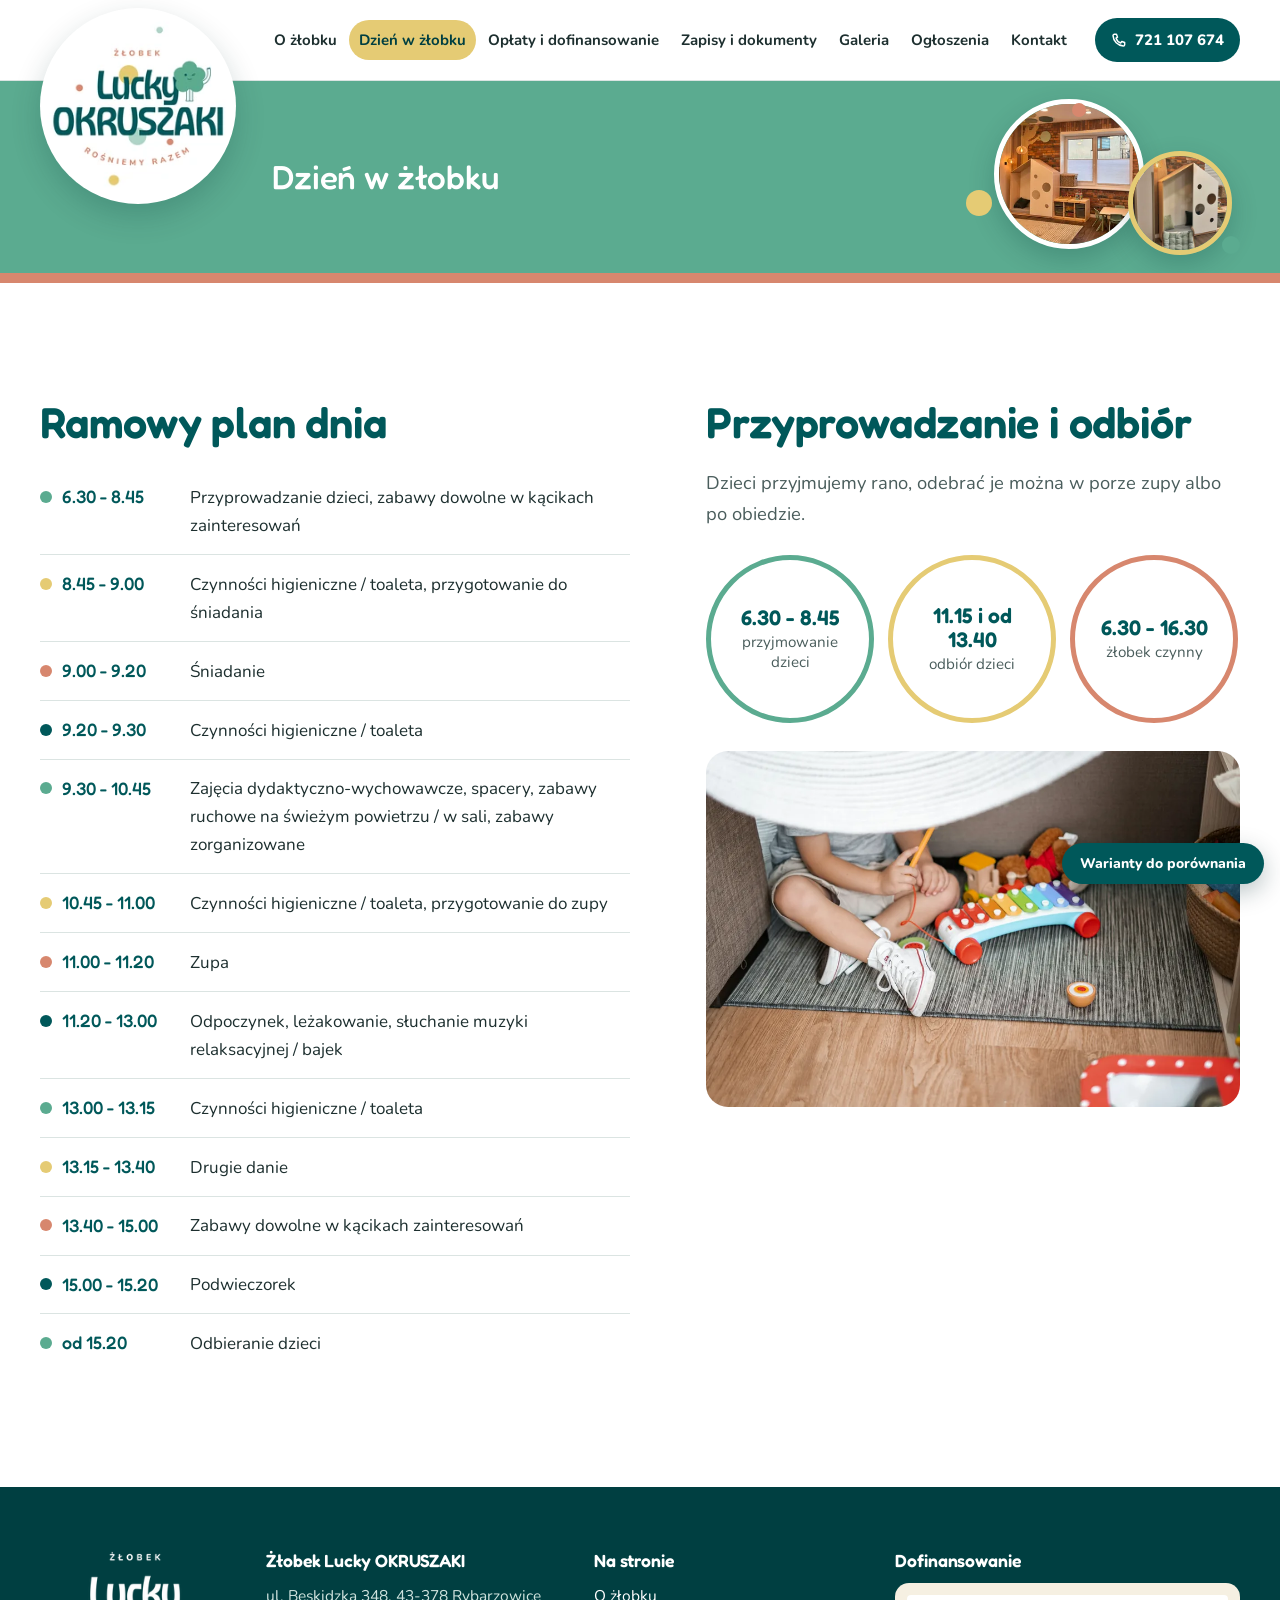
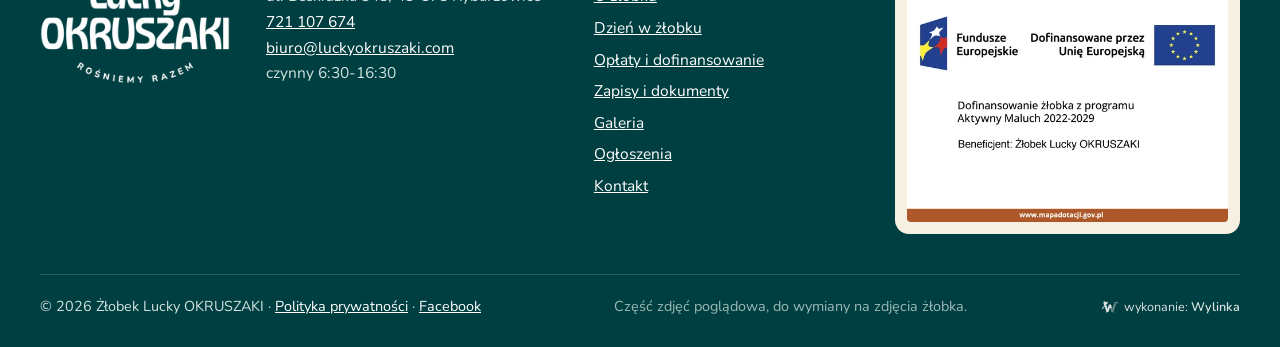
==== commit f03aae82: "Warianty do porownania: ciemnozielone tytuly zakladek, cienki okrag przy logo; jasniejsza gorna czes" ====
--- a/dzien-w-zlobku.html
+++ b/dzien-w-zlobku.html
@@ -25,6 +25,11 @@
 @media (prefers-reduced-motion:reduce){.wylinka-badge .wy-old,.wylinka-badge .wy-pod{transition:none}.wylinka-badge:hover .wy-old,.wylinka-badge:focus-visible .wy-old{transform:none;opacity:.45}.wylinka-badge:hover .wy-pod,.wylinka-badge:focus-visible .wy-pod{opacity:0}}
 
 </style>
+<script>/* warianty do porównania w podglądzie: ?wariant=zielone-tytuly | okrag-logo | oba | obecny, ?oplaty=poprzednie | nowe */
+(function(){try{var h=document.documentElement,q=new URLSearchParams(location.search),s=sessionStorage,w=q.get('wariant'),o=q.get('oplaty');
+if(w){s.setItem('okr-t',(w=='zielone-tytuly'||w=='oba')?'1':'0');s.setItem('okr-l',(w=='okrag-logo'||w=='oba')?'1':'0')}
+if(o){s.setItem('okr-o',o=='poprzednie'?'1':'0')}
+if(s.getItem('okr-t')=='1')h.classList.add('w-tytuly');if(s.getItem('okr-l')=='1')h.classList.add('w-okrag');if(s.getItem('okr-o')=='1')h.classList.add('op-stare')}catch(e){}})();</script>
 <script type="application/ld+json">{"@context": "https://schema.org", "@type": "ChildCare", "name": "Żłobek Lucky OKRUSZAKI", "url": "https://okruszaki.pl/", "logo": "https://okruszaki.pl/img/logo-600.png", "image": "https://okruszaki.pl/img/logo-600.png", "telephone": "+48721107674", "email": "biuro@luckyokruszaki.com", "address": {"@type": "PostalAddress", "streetAddress": "ul. Beskidzka 348", "postalCode": "43-378", "addressLocality": "Rybarzowice", "addressCountry": "PL"}, "openingHours": "Mo-Fr 06:30-16:30", "sameAs": ["https://www.facebook.com/people/%C5%BB%C5%82obek-Lucky-Okruszaki/61586409999313/"]}</script><script type="application/ld+json">{"@context": "https://schema.org", "@type": "BreadcrumbList", "itemListElement": [{"@type": "ListItem", "position": 1, "name": "Strona główna", "item": "https://okruszaki.pl/"}, {"@type": "ListItem", "position": 2, "name": "Dzień w żłobku, plan dnia", "item": "https://okruszaki.pl/dzien-w-zlobku"}]}</script>
 </head>
 <body>
@@ -54,6 +59,13 @@
 <div class="st-dol"><span>&copy; <span id="rok">2026</span> Żłobek Lucky OKRUSZAKI &middot; <a href="polityka-prywatnosci.html">Polityka prywatności</a> &middot; <a href="https://www.facebook.com/people/%C5%BB%C5%82obek-Lucky-Okruszaki/61586409999313/" rel="noopener">Facebook</a></span><span style="opacity:.75">Część zdjęć poglądowa, do wymiany na zdjęcia żłobka.</span><a class="wylinka-badge" href="https://wylinka.pl/?utm_source=okruszaki.pl&amp;utm_medium=stopka&amp;utm_campaign=wykonanie" rel="noopener" title="Strona wykonana przez Wylinka"><svg viewBox="0 0 64 64" aria-hidden="true" focusable="false" fill="currentColor"><path d="M9.8 22.8l-1.2-7.9 2.2-3.7 15.5 4.6-.5 1.5-7.2 5.5 4.7 15.6 5-15.6 7 0 4.1 12.7-4.2-.9-2.6 1.8-.8-2.2-5.3 15.6-4.3 0 .4 .2-2.1 2.8-1.3-1.1 1.1-1.4-3.1 .2-.1-1.7 2.2-.1-5.7-16.5-4.8 .6-.8 3.1 0 .5-.3 .5 .8 2.2-1.6 .5-.4-1.3-.8 1.6-1.5-.8 .8-1.6-1.4 .6-.6-1.6 2.3-.8 .2-.4 1.3-4.8 5.9-.8-2.4-6.9zM15.2 13.7l-.1-.4-.4 .8-.1 .8 .1 1 .1 .4 .3 .7 .3-.9 .1-.7 0-.8z"/><path class="wy-pod" d="M37.1 49.8l-4.5-13.3 2.6-1.8 4.2 .9 .9 2.8 3-9.7 0-.5 .1-.8 3.2-8.4 .5-1 .6-1 .9-1.1 1.3-1 1.1-.7 1.4-.5 1.4-.3 .7 0 .9 0 1.2 .3 1.4 .6 .8 .5 .7 .7 .6 .7 .5 .9 .3 .9 .1 .9 0 .8-.2 .9-.5 .9-.5 .6-.7 .5-.7 .3-.1-.1 0-.1 .5-.5 .3-.7 .2-.5 0-.6-.1-.6-.3-.7-.4-.5-.4-.4-.5-.3-.6-.3-.7 0-.7 .1-.6 .1-.5 .4-.5 .5-.3 .5-.2 .7-.1 1.5-1.4 5.1-.8 3.3-.3 .7-.5 .7-6 17.5 1.9 .1-.1 1.7-3.1-.2 1.1 1.4-1.3 1.1-2.1-2.8 .4-.2z"/><path class="wy-old" d="M40.8 50l.4-.2-4.1 0-4.2-12.5 2.5-1.7 4.3 .9 .6 1.9 .6-1.6 0-.3 2.4-7.8 0-.5 .1-.8 3.2-8.4 .4-.8 .6-.9 .9-1.2 .9-.9 1.3-.8 1.4-.6 1.2-.3 1.4-.1 1.3 .1 .6 .2 .8 .3 1.1 .6 .9 .7 .7 .9 .5 .9 .3 .9 .1 1.1-.1 .9-.3 .9-.4 .7-.6 .7-.6 .4-.6 .2-.1-.1 0-.1 .5-.5 .3-.7 .2-.5 0-.5-.1-.6-.2-.6-.3-.5-.4-.5-.5-.3-.6-.3-.7-.1-.6 0-.6 .1-.6 .3-.6 .5-.3 .4-.2 .5-.1 .5-.1 1.5-1.4 5.1-.8 3.3-.3 .7-.5 .7-6 17.5 1.9 .1-.1 1.7-3.1-.2 1.1 1.4-1.3 1.1zM49.6 17.1l.6 1.7-1.5 1.9 .4 .4 1.8-2.1-.7-2.1zM48.1 28.3l.5 1.8-1.7 1.8 .4 .4 1.9-2-.6-2.2zM37.9 41.7l1.7-1.5-.4-.4-1.7 1.4zM42.6 38.7l-1.5 2.8 1.1 2-1.3 2.6 .5 .2 1.5-2.8-1.1-2 1.4-2.5z"/></svg><span>wykonanie: <b>Wylinka</b></span></a></div>
 </div></footer>
 <div class="lb" id="lb" role="dialog" aria-modal="true" aria-label="Powiększone zdjęcie"><button class="x" type="button" aria-label="Zamknij">&times;</button><button class="p" type="button" aria-label="Poprzednie">&lsaquo;</button><img alt=""><button class="n" type="button" aria-label="Następne">&rsaquo;</button><div class="licz"></div></div>
+<div class="warianty" id="warianty"><button class="w-kup" type="button" aria-expanded="false" aria-controls="w-lista">Warianty do porównania</button>
+<div class="w-lista" id="w-lista">
+<p><b>Tytuły zakładek</b><span><button type="button" data-w="t" data-v="0">białe (obecne)</button><button type="button" data-w="t" data-v="1">ciemnozielone</button></span></p>
+<p><b>Logo</b><span><button type="button" data-w="l" data-v="0">bez okręgu (obecne)</button><button type="button" data-w="l" data-v="1">z cienkim okręgiem</button></span></p>
+<p><b>Zakładka Opłaty, górna część</b><span><button type="button" data-w="o" data-v="0">jaśniejsza (nowa)</button><button type="button" data-w="o" data-v="1">ciemnozielona (poprzednia)</button></span></p>
+<a href="oplaty-i-dofinansowanie.html">Przejdź do zakładki Opłaty</a>
+</div></div>
 <script src="app.js" defer></script>
 </body>
 </html>
--- a/style.css
+++ b/style.css
@@ -77,9 +77,10 @@
 @media (min-width:761px){.hero .wrap{width:auto;margin:0;padding-left:clamp(28px,5.5vw,120px);padding-right:28px;max-width:calc(640px + 5.5vw)}}
 @media (min-width:1600px){.hero{min-height:min(calc(100svh - 81px),1100px)}}
 @media (max-width:760px){
- .hero{display:block;min-height:0;background:#003a3c;border-bottom-width:10px}
- .hero img.tlo{position:relative;inset:auto;display:block;height:min(50svh,430px);min-height:280px;object-position:97% 50%}
- .hero::after{bottom:auto;height:min(50svh,430px);min-height:280px;background:linear-gradient(0deg,#003a3c 0%,rgba(0,58,60,.7) 22%,rgba(0,58,60,0) 48%)}
+ .hero{display:flex;flex-direction:column;min-height:calc(100svh - 67px);background:#003a3c;border-bottom-width:10px}
+ .hero img.tlo{position:relative;inset:auto;display:block;flex:1 1 0;height:0;min-height:280px;object-position:97% 50%}
+ .hero::after{display:none}
+ .hero .wrap::before{content:"";position:absolute;z-index:-1;left:50%;width:100vw;transform:translateX(-50%);bottom:calc(100% - 64px);height:210px;background:linear-gradient(0deg,#003a3c 0,rgba(0,58,60,.7) 95px,rgba(0,58,60,0) 210px);pointer-events:none}
  .hero .wrap{margin-top:-64px;padding:0 0 28px}
  .hero .lead{margin-bottom:24px}
  .hero .btns{flex-direction:column}
@@ -232,8 +233,12 @@
 .st .tab{background:var(--krem);border-radius:14px;padding:12px;max-width:380px}
 .st .tab img{border-radius:4px;width:100%;margin:0 auto}
 .st-dol{border-top:1px solid rgba(255,255,255,.16);margin-top:40px;padding-top:20px;display:flex;flex-wrap:wrap;gap:10px 26px;align-items:center;justify-content:space-between;font-size:.9rem}
-@media (max-width:1000px){.st{grid-template-columns:1fr 1fr}.logo-st img{width:150px}}
-@media (max-width:520px){.st{gap:26px 18px}.st .szer{grid-column:1/-1}}
+@media (max-width:1000px){.st{grid-template-columns:minmax(0,1fr) minmax(0,1fr)}.logo-st img{width:150px}}
+.st>*,.st-dol>*{min-width:0;max-width:100%}
+.stopka a,.stopka p,.stopka span,.stopka li{overflow-wrap:anywhere}
+.stopka .wylinka-badge{overflow-wrap:normal;flex-wrap:wrap}
+/* stopka na telefonie: jedna kolumna, menu w dwóch kolumnach */
+@media (max-width:520px){.st{grid-template-columns:minmax(0,1fr);gap:28px}.st .tab{width:100%}.st .szer{grid-column:auto}.logo-st img{width:140px}.st ul{columns:2;column-gap:18px}.st li{break-inside:avoid}.st-dol{flex-direction:column;align-items:flex-start;gap:12px}}
 
 /* lightbox */
 .lb{position:fixed;inset:0;background:rgba(0,30,31,.94);z-index:90;display:none;align-items:center;justify-content:center;padding:56px 12px}
@@ -261,3 +266,29 @@
 .galeria img{width:100%;height:auto;transition:transform .3s ease}
 .galeria>button:hover img{transform:scale(1.03)}
 @media (max-width:600px){.galeria{columns:2;column-gap:10px}.galeria>button{margin-bottom:10px;border-radius:14px}}
+
+/* warianty do porównania (podgląd) */
+.w-tytuly .pod h1{color:var(--morski)}
+.w-okrag .logo img{box-shadow:0 0 0 4px #fff,0 0 0 6px var(--morski),0 12px 30px rgba(0,50,52,.2)}
+@media (max-width:760px){.w-okrag .logo img{box-shadow:0 0 0 3px #fff,0 0 0 4.5px var(--morski),0 8px 22px rgba(0,50,52,.18)}}
+/* Opłaty: jaśniejsza górna część (propozycja) */
+html:not(.op-stare) .sek-op{background:#eaf4f0;color:var(--tekst)}
+html:not(.op-stare) .sek-op h2{color:var(--morski)}
+html:not(.op-stare) .sek-op .lead2{color:var(--tekst2)}
+html:not(.op-stare) .sek-op .przyp{color:var(--tekst2)}
+html:not(.op-stare) .sek-op .op{color:var(--morski)}
+html:not(.op-stare) .sek-op .kk{background:#fff;color:var(--tekst2);box-shadow:0 6px 18px rgba(0,60,62,.08)}
+html:not(.op-stare) .sek-op .kk b{color:var(--morski)}
+html:not(.op-stare) .sek-op .zero{background:var(--zolty);border-color:var(--morski);color:var(--morski-g)}
+html:not(.op-stare) .sek-op .zero b{color:var(--morski-g)}
+html:not(.op-stare) .sek-op .tablica{box-shadow:0 10px 28px rgba(0,60,62,.12)}
+.warianty{position:fixed;right:16px;bottom:16px;z-index:60;font-size:14px;max-width:calc(100vw - 32px)}
+.w-kup{background:var(--morski);color:#fff;border:0;border-radius:999px;padding:11px 18px;font:800 14px Nunito,sans-serif;cursor:pointer;box-shadow:0 8px 24px rgba(0,40,42,.28)}
+.w-lista{display:none;background:#fff;border-radius:16px;padding:14px 16px 12px;margin-bottom:10px;box-shadow:0 14px 40px rgba(0,40,42,.25);width:360px;max-width:100%}
+.warianty.on .w-lista{display:block}
+.warianty{display:flex;flex-direction:column-reverse;align-items:flex-end}
+.w-lista p{margin:0 0 12px}.w-lista b{display:block;color:var(--morski);margin-bottom:6px}
+.w-lista span{display:flex;flex-wrap:wrap;gap:6px}
+.w-lista button{border:2px solid var(--morski);background:#fff;color:var(--morski);border-radius:999px;padding:6px 12px;font:700 13px Nunito,sans-serif;cursor:pointer}
+.w-lista button[aria-pressed=true]{background:var(--morski);color:#fff}
+.w-lista a{font-weight:700;font-size:13px}
